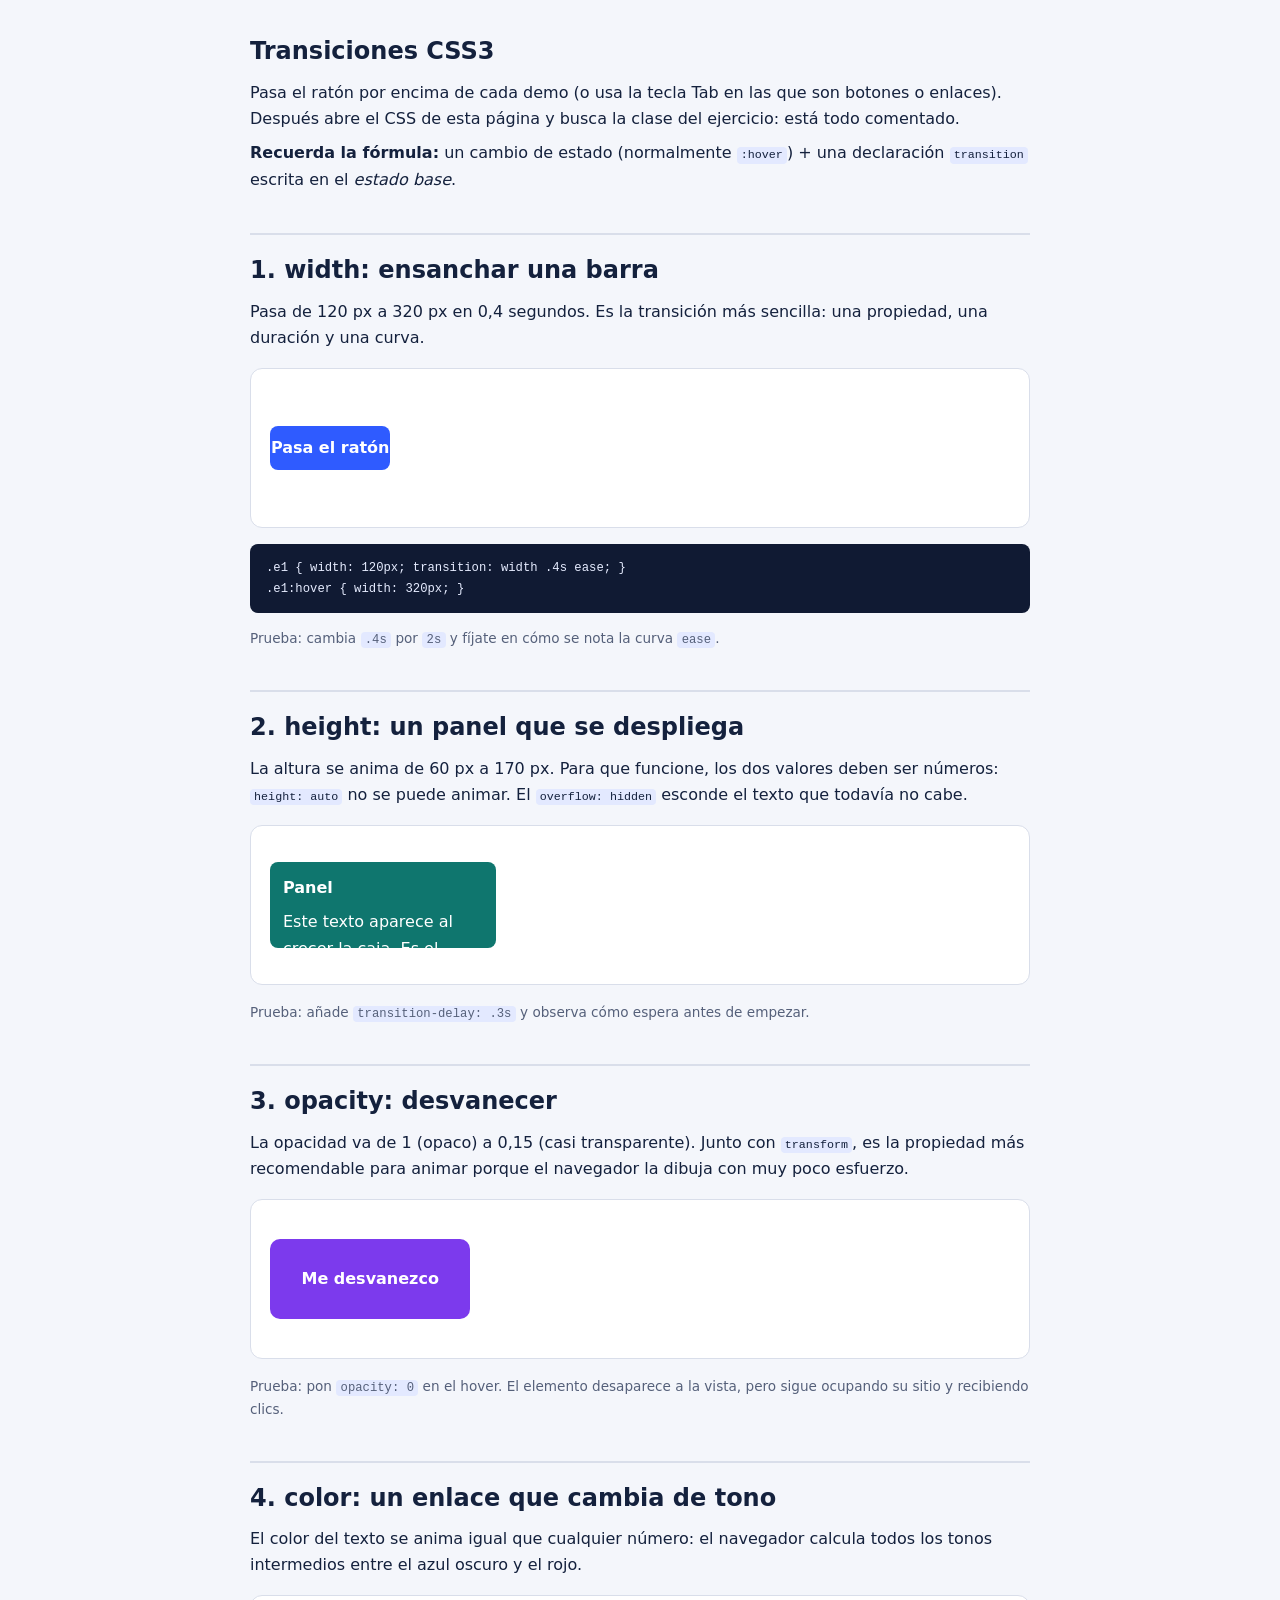
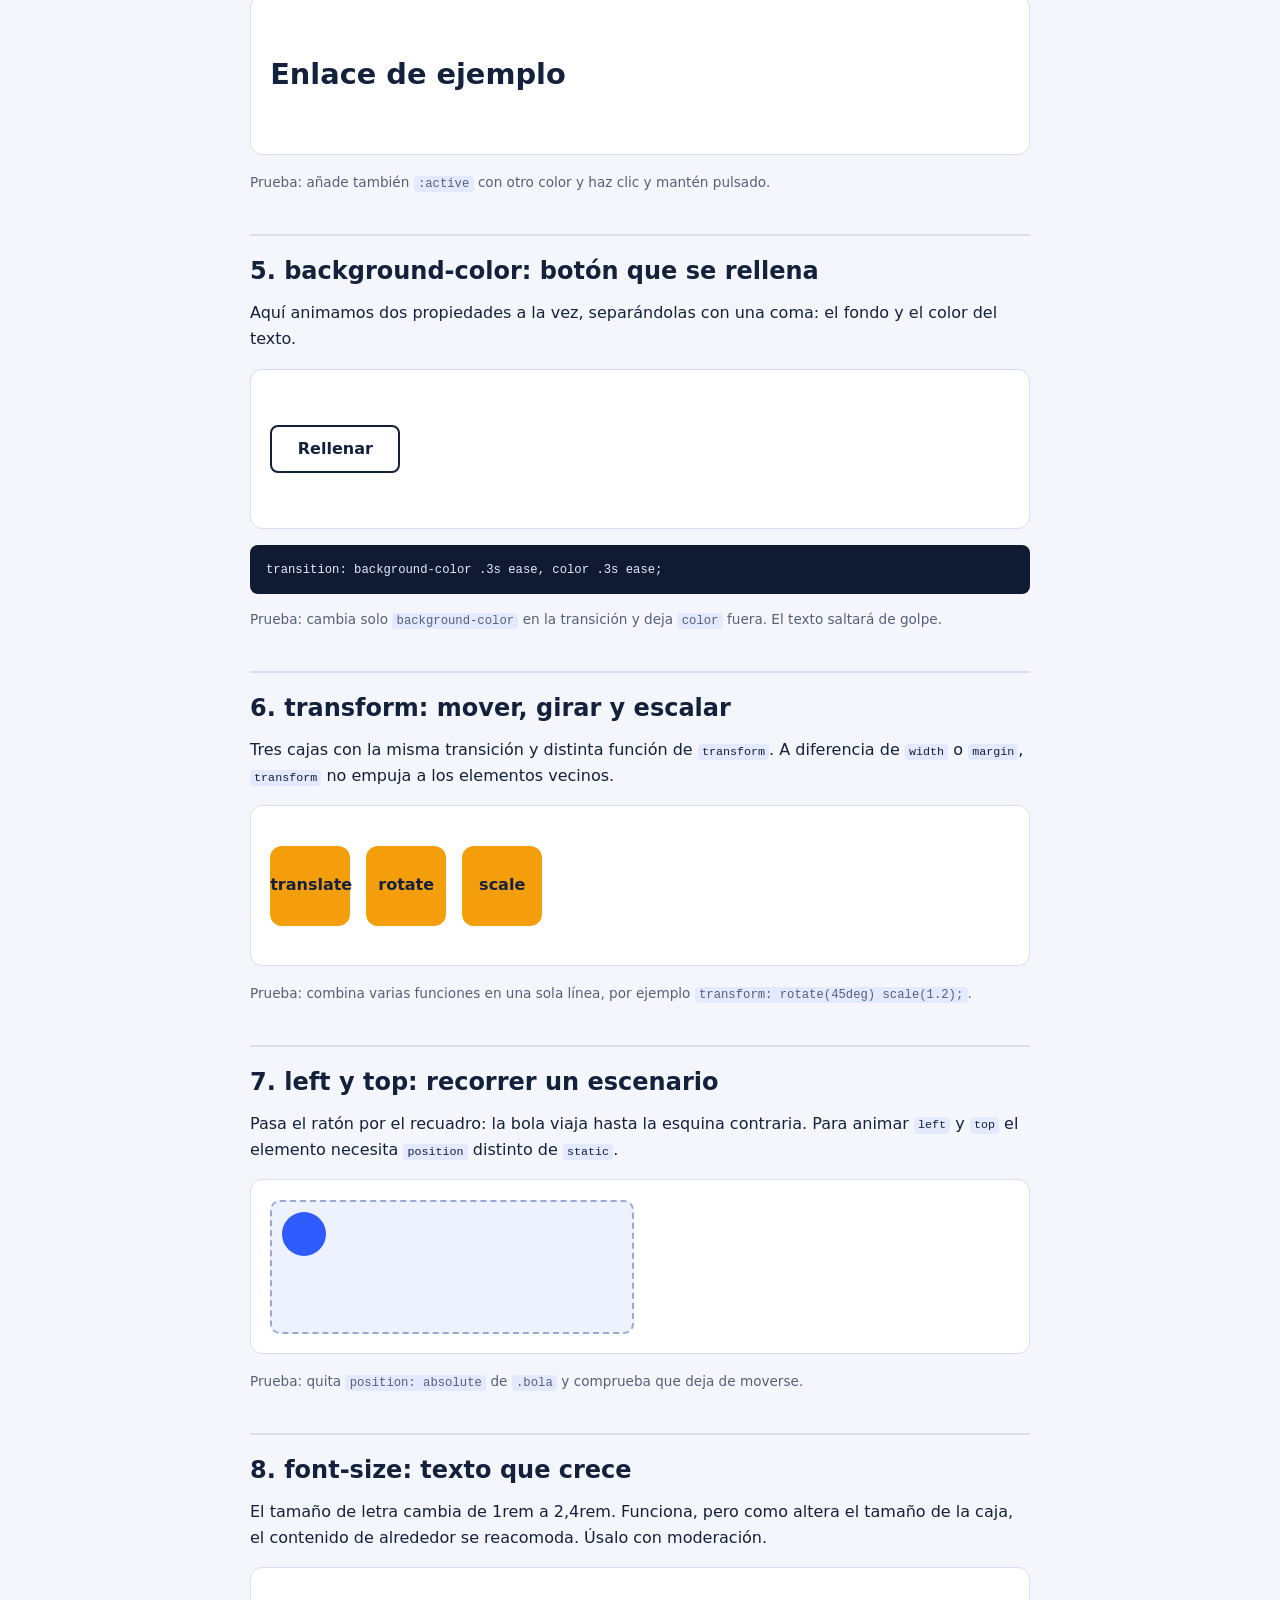
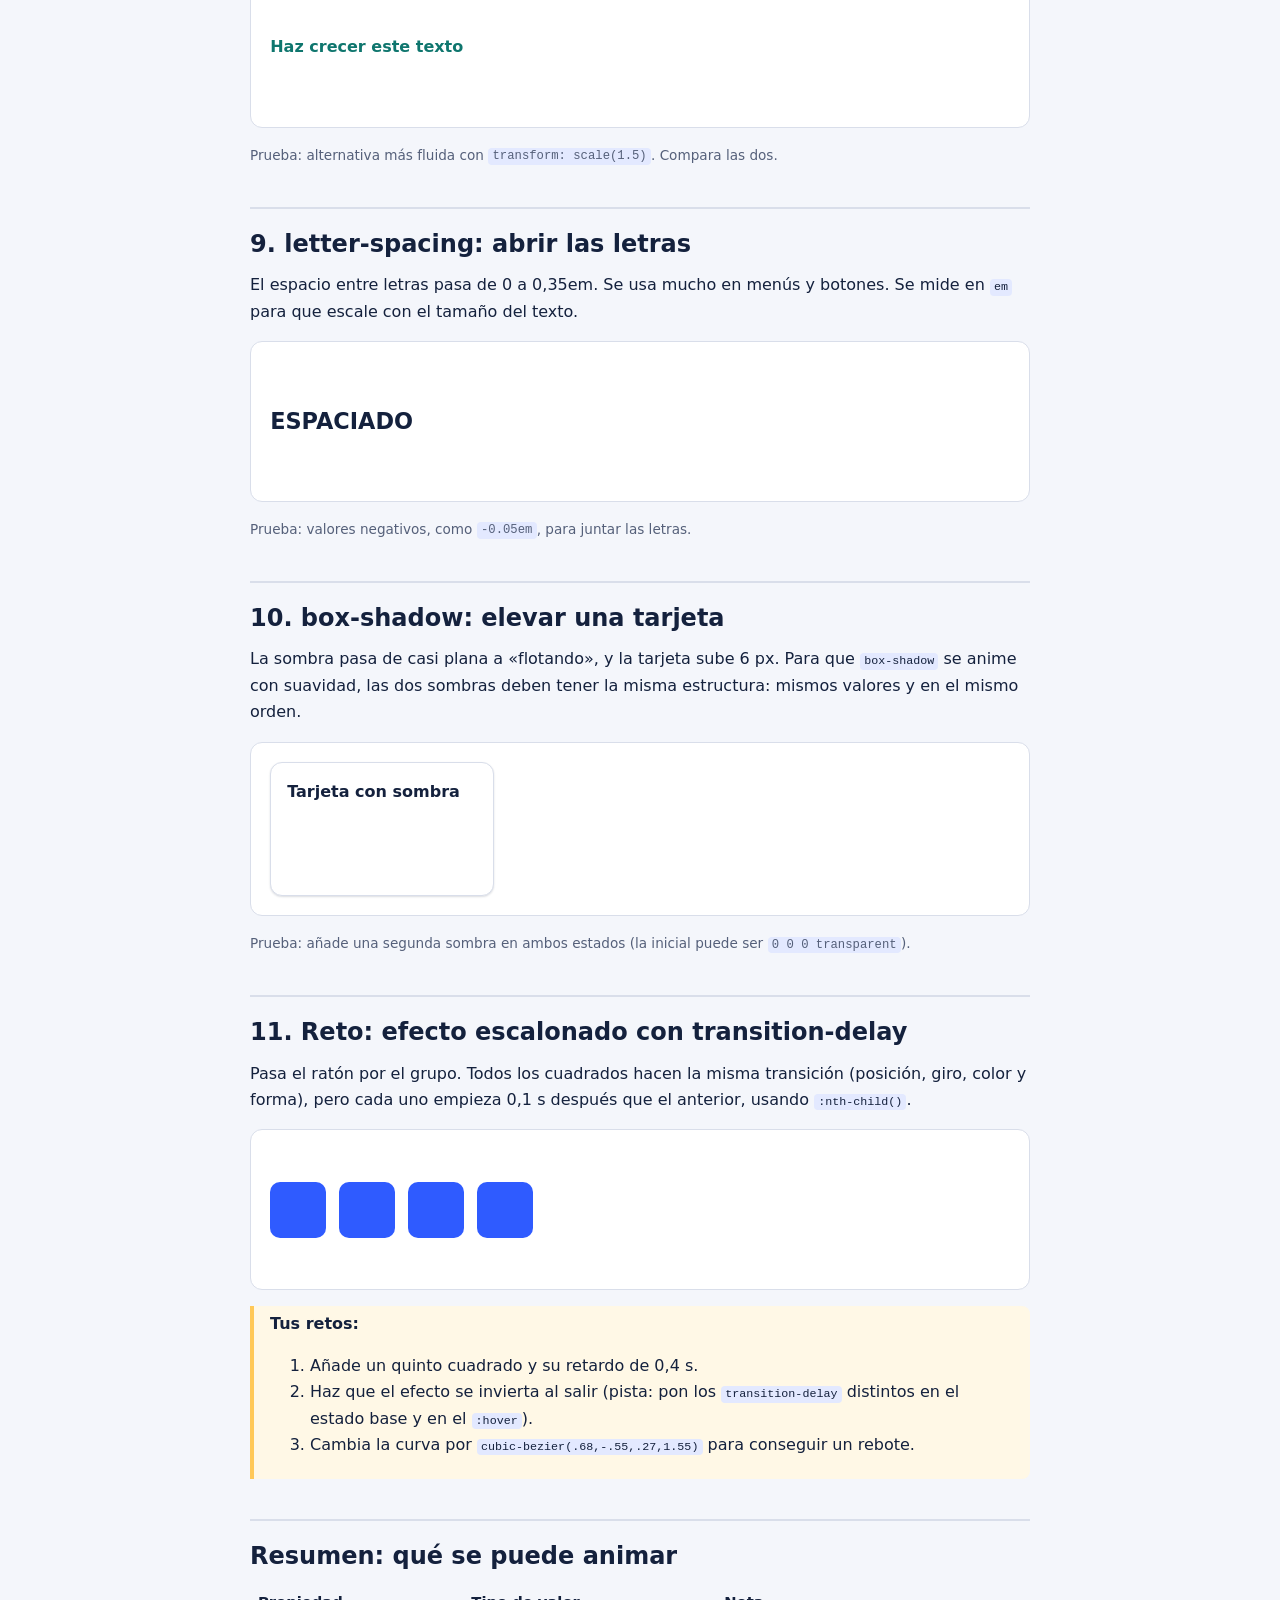
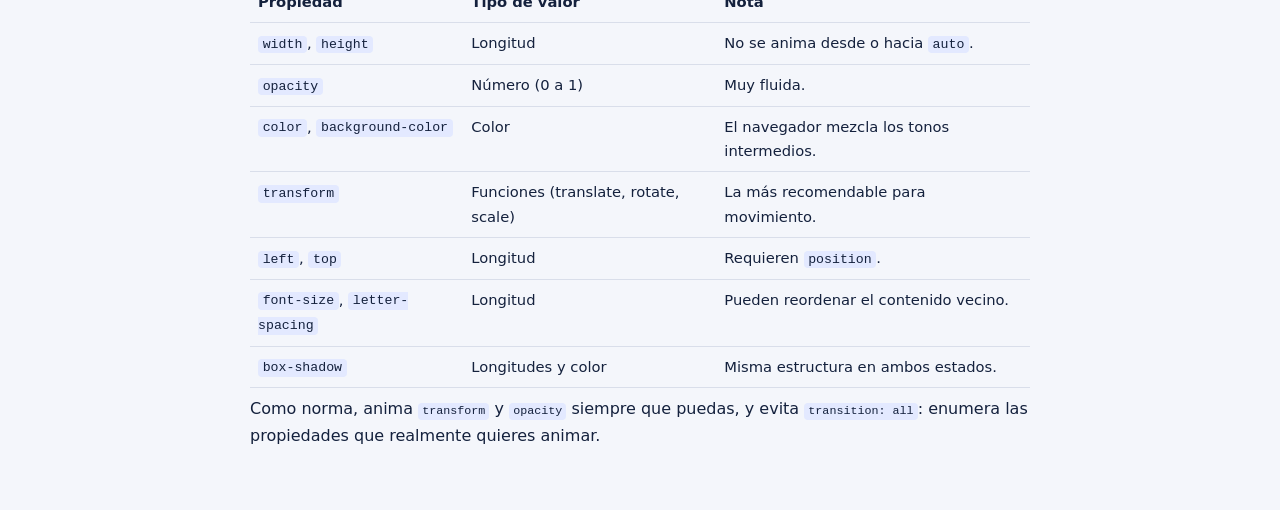
==== temas/transition.html @ 583beeb9 "Agrega temas html transition y transform" ====
<!DOCTYPE html>
<html lang="es">

<head>
  <meta charset="utf-8">
  <meta name="viewport" content="width=device-width, initial-scale=1">

  <link rel="stylesheet" href="../assets/css/transitions.css">
  <title>UF1303 | Transiciones CSS3</title>
</head>

<body>

  <article class="transiciones">

    <header>
      <h1>Transiciones CSS3</h1>
      <p>Pasa el ratón por encima de cada demo (o usa la tecla Tab en las que son botones o enlaces). Después abre el
        CSS de esta página y busca la clase del ejercicio: está todo comentado.</p>
      <p><strong>Recuerda la fórmula:</strong> un cambio de estado (normalmente <code>:hover</code>) + una declaración
        <code>transition</code> escrita en el <em>estado base</em>.
      </p>
    </header>

    <!-- ===== EJERCICIO 1 ===== -->
    <section>
      <h2>1. width: ensanchar una barra</h2>
      <p>Pasa de 120 px a 320 px en 0,4 segundos. Es la transición más sencilla: una propiedad, una duración y una
        curva.</p>
      <div class="demo">
        <div class="e1">Pasa el ratón</div>
      </div>
      <pre><code>.e1 { width: 120px; transition: width .4s ease; }
.e1:hover { width: 320px; }</code></pre>
      <p class="pista">Prueba: cambia <code>.4s</code> por <code>2s</code> y fíjate en cómo se nota la curva
        <code>ease</code>.
      </p>
    </section>

    <!-- ===== EJERCICIO 2 ===== -->
    <section>
      <h2>2. height: un panel que se despliega</h2>
      <p>La altura se anima de 60 px a 170 px. Para que funcione, los dos valores deben ser números:
        <code>height: auto</code> no se puede animar. El <code>overflow: hidden</code> esconde el texto que todavía no
        cabe.
      </p>
      <div class="demo">
        <div class="e2"><strong>Panel</strong>
          <p>Este texto aparece al crecer la caja. Es el truco básico de los desplegables.</p>
        </div>
      </div>
      <p class="pista">Prueba: añade <code>transition-delay: .3s</code> y observa cómo espera antes de empezar.</p>
    </section>

    <!-- ===== EJERCICIO 3 ===== -->
    <section>
      <h2>3. opacity: desvanecer</h2>
      <p>La opacidad va de 1 (opaco) a 0,15 (casi transparente). Junto con <code>transform</code>, es la propiedad más
        recomendable para animar porque el navegador la dibuja con muy poco esfuerzo.</p>
      <div class="demo">
        <div class="e3">Me desvanezco</div>
      </div>
      <p class="pista">Prueba: pon <code>opacity: 0</code> en el hover. El elemento desaparece a la vista, pero sigue
        ocupando su sitio y recibiendo clics.</p>
    </section>

    <!-- ===== EJERCICIO 4 ===== -->
    <section>
      <h2>4. color: un enlace que cambia de tono</h2>
      <p>El color del texto se anima igual que cualquier número: el navegador calcula todos los tonos intermedios entre
        el azul oscuro y el rojo.</p>
      <div class="demo"><a href="#" class="e4">Enlace de ejemplo</a></div>
      <p class="pista">Prueba: añade también <code>:active</code> con otro color y haz clic y mantén pulsado.</p>
    </section>

    <!-- ===== EJERCICIO 5 ===== -->
    <section>
      <h2>5. background-color: botón que se rellena</h2>
      <p>Aquí animamos dos propiedades a la vez, separándolas con una coma: el fondo y el color del texto.</p>
      <div class="demo"><button class="e5" type="button">Rellenar</button></div>
      <pre><code>transition: background-color .3s ease, color .3s ease;</code></pre>
      <p class="pista">Prueba: cambia solo <code>background-color</code> en la transición y deja <code>color</code>
        fuera. El texto saltará de golpe.</p>
    </section>

    <!-- ===== EJERCICIO 6 ===== -->
    <section>
      <h2>6. transform: mover, girar y escalar</h2>
      <p>Tres cajas con la misma transición y distinta función de <code>transform</code>. A diferencia de
        <code>width</code> o <code>margin</code>, <code>transform</code> no empuja a los elementos vecinos.
      </p>
      <div class="demo">
        <div class="e6 mover">translate</div>
        <div class="e6 girar">rotate</div>
        <div class="e6 crecer">scale</div>
      </div>
      <p class="pista">Prueba: combina varias funciones en una sola línea, por ejemplo
        <code>transform: rotate(45deg) scale(1.2);</code>.
      </p>
    </section>

    <!-- ===== EJERCICIO 7 ===== -->
    <section>
      <h2>7. left y top: recorrer un escenario</h2>
      <p>Pasa el ratón por el recuadro: la bola viaja hasta la esquina contraria. Para animar <code>left</code> y
        <code>top</code> el elemento necesita <code>position</code> distinto de <code>static</code>.
      </p>
      <div class="demo">
        <div class="e7">
          <div class="bola"></div>
        </div>
      </div>
      <p class="pista">Prueba: quita <code>position: absolute</code> de <code>.bola</code> y comprueba que deja de
        moverse.</p>
    </section>

    <!-- ===== EJERCICIO 8 ===== -->
    <section>
      <h2>8. font-size: texto que crece</h2>
      <p>El tamaño de letra cambia de 1rem a 2,4rem. Funciona, pero como altera el tamaño de la caja, el contenido de
        alrededor se reacomoda. Úsalo con moderación.</p>
      <div class="demo">
        <div class="e8">Haz crecer este texto</div>
      </div>
      <p class="pista">Prueba: alternativa más fluida con <code>transform: scale(1.5)</code>. Compara las dos.</p>
    </section>

    <!-- ===== EJERCICIO 9 ===== -->
    <section>
      <h2>9. letter-spacing: abrir las letras</h2>
      <p>El espacio entre letras pasa de 0 a 0,35em. Se usa mucho en menús y botones. Se mide en <code>em</code> para
        que escale con el tamaño del texto.</p>
      <div class="demo">
        <div class="e9">ESPACIADO</div>
      </div>
      <p class="pista">Prueba: valores negativos, como <code>-0.05em</code>, para juntar las letras.</p>
    </section>

    <!-- ===== EJERCICIO 10 ===== -->
    <section>
      <h2>10. box-shadow: elevar una tarjeta</h2>
      <p>La sombra pasa de casi plana a «flotando», y la tarjeta sube 6 px. Para que <code>box-shadow</code> se anime
        con suavidad, las dos sombras deben tener la misma estructura: mismos valores y en el mismo orden.</p>
      <div class="demo">
        <div class="e10">Tarjeta con sombra</div>
      </div>
      <p class="pista">Prueba: añade una segunda sombra en ambos estados (la inicial puede ser
        <code>0 0 0 transparent</code>).
      </p>
    </section>

    <!-- ===== EJERCICIO 11 ===== -->
    <section>
      <h2>11. Reto: efecto escalonado con transition-delay</h2>
      <p>Pasa el ratón por el grupo. Todos los cuadrados hacen la misma transición (posición, giro, color y forma), pero
        cada uno empieza 0,1 s después que el anterior, usando <code>:nth-child()</code>.</p>
      <div class="demo">
        <div class="e11"><span></span><span></span><span></span><span></span></div>
      </div>
      <div class="reto">
        <strong>Tus retos:</strong>
        <ol>
          <li>Añade un quinto cuadrado y su retardo de 0,4 s.</li>
          <li>Haz que el efecto se invierta al salir (pista: pon los <code>transition-delay</code> distintos en el
            estado base y en el <code>:hover</code>).</li>
          <li>Cambia la curva por <code>cubic-bezier(.68,-.55,.27,1.55)</code> para conseguir un rebote.</li>
        </ol>
      </div>
    </section>

    <!-- ===== RESUMEN ===== -->
    <section>
      <h2>Resumen: qué se puede animar</h2>
      <div class="tabla">
        <table>
          <thead>
            <tr>
              <th>Propiedad</th>
              <th>Tipo de valor</th>
              <th>Nota</th>
            </tr>
          </thead>
          <tbody>
            <tr>
              <td><code>width</code>, <code>height</code></td>
              <td>Longitud</td>
              <td>No se anima desde o hacia <code>auto</code>.</td>
            </tr>
            <tr>
              <td><code>opacity</code></td>
              <td>Número (0 a 1)</td>
              <td>Muy fluida.</td>
            </tr>
            <tr>
              <td><code>color</code>, <code>background-color</code></td>
              <td>Color</td>
              <td>El navegador mezcla los tonos intermedios.</td>
            </tr>
            <tr>
              <td><code>transform</code></td>
              <td>Funciones (translate, rotate, scale)</td>
              <td>La más recomendable para movimiento.</td>
            </tr>
            <tr>
              <td><code>left</code>, <code>top</code></td>
              <td>Longitud</td>
              <td>Requieren <code>position</code>.</td>
            </tr>
            <tr>
              <td><code>font-size</code>, <code>letter-spacing</code></td>
              <td>Longitud</td>
              <td>Pueden reordenar el contenido vecino.</td>
            </tr>
            <tr>
              <td><code>box-shadow</code></td>
              <td>Longitudes y color</td>
              <td>Misma estructura en ambos estados.</td>
            </tr>
          </tbody>
        </table>
      </div>
      <p>Como norma, anima <code>transform</code> y <code>opacity</code> siempre que puedas, y evita
        <code>transition: all</code>: enumera las propiedades que realmente quieres animar.
      </p>
    </section>

  </article>

</body>

</html>
---- assets/css/transitions.css ----
/* ===================================================================
   EJERCICIOS DE TRANSICIONES CSS3 (sin JavaScript)
   Todo el CSS cuelga de la clase .transiciones para que no
   choque con los estilos del resto de la web del proyecto de UF.
   =================================================================== */

body {
  margin: 0;
  background: #f4f6fb;
  font-family: system-ui, sans-serif;
  color: #14213d;
}

/* ---------- Estilos generales del artículo ---------- */
.transiciones {
  max-width: 780px;
  margin: 0 auto;
  padding: 2rem 1rem 4rem;
  line-height: 1.65;
}
.transiciones h1 {
  margin: 0 0 0.5rem;
}
.transiciones h2 {
  margin: 2.5rem 0 0.3rem;
  padding-top: 1rem;
  border-top: 2px solid #d9deea;
}
.transiciones p {
  margin: 0.5rem 0;
}
.transiciones code {
  background: #e3e9ff;
  padding: 0.1em 0.35em;
  border-radius: 4px;
  font-size: 0.9em;
}
.transiciones pre {
  background: #101a33;
  color: #e6ecff;
  padding: 0.9rem 1rem;
  border-radius: 8px;
  overflow-x: auto;
  font-size: 0.85rem;
  line-height: 1.5;
}
.transiciones pre code {
  background: none;
  padding: 0;
}

/* Caja donde se ve cada demo */
.transiciones .demo {
  background: #fff;
  border: 1px solid #d9deea;
  border-radius: 12px;
  padding: 1.2rem;
  margin: 1rem 0;
  display: flex;
  align-items: center;
  gap: 1rem;
  flex-wrap: wrap;
  min-height: 120px;
}
.transiciones .pista {
  font-size: 0.85rem;
  color: #55607a;
  margin-top: 0.3rem;
}
.transiciones .reto {
  border-left: 4px solid #ffc857;
  background: #fff8e6;
  padding: 0.3rem 1rem;
  border-radius: 0 8px 8px 0;
  margin: 1rem 0;
}

/* Tabla resumen */
.transiciones table {
  border-collapse: collapse;
  width: 100%;
  font-size: 0.92rem;
}
.transiciones th,
.transiciones td {
  text-align: left;
  padding: 0.5rem;
  border-bottom: 1px solid #d9deea;
  vertical-align: top;
}
.transiciones .tabla {
  overflow-x: auto;
}

/* ============================================================
   EJERCICIO 1 · width
   La barra se ensancha al pasar el ratón.
   ============================================================ */
.transiciones .e1 {
  width: 120px; /* estado inicial */
  height: 44px;
  background: #2f5bff;
  border-radius: 8px;
  color: #fff;
  display: grid;
  place-items: center;
  font-weight: 700;
  transition: width 0.4s ease; /* ← la transición va en el estado BASE */
}
.transiciones .e1:hover {
  width: 320px;
} /* estado final */

/* ============================================================
   EJERCICIO 2 · height
   Un panel que "se despliega". Ojo: height necesita un valor
   numérico en AMBOS estados (de 60px a 160px sí; de auto no).
   ============================================================ */
.transiciones .e2 {
  width: 200px;
  height: 60px;
  overflow: hidden; /* oculta el contenido que aún no cabe */
  background: #0f766e;
  color: #fff;
  border-radius: 8px;
  padding: 0.8rem;
  transition: height 0.5s ease-in-out;
}
.transiciones .e2:hover {
  height: 170px;
}

/* ============================================================
   EJERCICIO 3 · opacity
   Desvanecer un elemento. Es de las propiedades más fluidas.
   ============================================================ */
.transiciones .e3 {
  width: 200px;
  height: 80px;
  border-radius: 10px;
  background: #7c3aed;
  color: #fff;
  display: grid;
  place-items: center;
  font-weight: 700;
  opacity: 1;
  transition: opacity 0.6s ease;
}
.transiciones .e3:hover {
  opacity: 0.15;
}

/* ============================================================
   EJERCICIO 4 · color (color del texto)
   ============================================================ */
.transiciones .e4 {
  font-size: 1.8rem;
  font-weight: 800;
  color: #14213d;
  text-decoration: none;
  transition: color 0.4s ease;
}
.transiciones .e4:hover,
.transiciones .e4:focus-visible {
  color: #e11d48;
}

/* ============================================================
   EJERCICIO 5 · background-color
   Un botón que cambia de color de fondo. Fíjate en que el texto
   también cambia, así que animamos las dos propiedades a la vez.
   ============================================================ */
.transiciones .e5 {
  border: 2px solid #14213d;
  border-radius: 8px;
  padding: 0.8rem 1.6rem;
  font:
    700 1rem system-ui,
    sans-serif;
  cursor: pointer;
  background-color: transparent;
  color: #14213d;
  transition:
    background-color 0.3s ease,
    color 0.3s ease; /* dos propiedades, separadas por comas */
}
.transiciones .e5:hover,
.transiciones .e5:focus-visible {
  background-color: #14213d;
  color: #fff;
}

/* ============================================================
   EJERCICIO 6 · transform
   La propiedad estrella: mover, girar y escalar sin romper el
   diseño (no empuja a los demás elementos) y va muy fluida.
   Tres cajas, tres funciones: translate, rotate y scale.
   ============================================================ */
.transiciones .e6 {
  width: 80px;
  height: 80px;
  border-radius: 12px;
  background: #f59e0b;
  color: #14213d;
  display: grid;
  place-items: center;
  font-weight: 700;
  transition: transform 0.4s ease-out;
}
.transiciones .e6.mover:hover {
  transform: translateY(-20px);
} /* sube 20px */
.transiciones .e6.girar:hover {
  transform: rotate(135deg);
} /* gira 135 grados */
.transiciones .e6.crecer:hover {
  transform: scale(1.3);
} /* 130 % de su tamaño */

/* ============================================================
   EJERCICIO 7 · left / top
   Para animar left y top el elemento DEBE tener position
   (absolute, relative, fixed...). Si no, no pasa nada.
   El que recibe el ratón es el escenario (.e7); el que se
   mueve es su hijo (.e7 .bola).
   ============================================================ */
.transiciones .e7 {
  position: relative; /* el escenario es la referencia del hijo absoluto */
  width: 100%;
  max-width: 360px;
  height: 130px;
  background: #eef2ff;
  border: 2px dashed #9aa8d4;
  border-radius: 10px;
}
.transiciones .e7 .bola {
  position: absolute; /* ← imprescindible */
  left: 10px;
  top: 10px;
  width: 44px;
  height: 44px;
  border-radius: 50%;
  background: #2f5bff;
  transition:
    left 0.8s ease,
    top 0.8s ease;
}
.transiciones .e7:hover .bola {
  left: calc(100% - 54px);
  top: calc(100% - 54px);
} /* va a la esquina contraria */

/* ============================================================
   EJERCICIO 8 · font-size
   El texto crece suavemente. Cuidado: cambia el tamaño de la
   caja y puede mover lo que haya alrededor.
   ============================================================ */
.transiciones .e8 {
  font-size: 1rem;
  font-weight: 700;
  color: #0f766e;
  transition: font-size 0.35s ease;
}
.transiciones .e8:hover {
  font-size: 2.4rem;
}

/* ============================================================
   EJERCICIO 9 · letter-spacing
   El espacio entre letras se abre. Muy usado en menús y botones.
   ============================================================ */
.transiciones .e9 {
  font-size: 1.4rem;
  font-weight: 800;
  color: #14213d;
  letter-spacing: 0;
  transition: letter-spacing 0.5s ease;
}
.transiciones .e9:hover {
  letter-spacing: 0.35em;
}

/* ============================================================
   EJERCICIO 10 · box-shadow
   Una sombra puede animarse si ambas tienen la misma estructura
   (mismo número de valores). Aquí pasamos de "sin elevación"
   a "flotando".
   ============================================================ */
.transiciones .e10 {
  width: 190px;
  height: 100px;
  border-radius: 12px;
  padding: 1rem;
  background: #fff;
  border: 1px solid #d9deea;
  font-weight: 700;
  box-shadow: 0 1px 2px rgba(20, 33, 61, 0.15); /* estado inicial: casi plana */
  transition:
    box-shadow 0.3s ease-out,
    transform 0.3s ease-out;
}
.transiciones .e10:hover {
  box-shadow: 0 18px 30px rgba(20, 33, 61, 0.28); /* misma estructura, otros valores */
  transform: translateY(-6px);
}

/* ============================================================
   EJERCICIO 11 · RETO FINAL · todo junto + transition-delay
   Cuatro cuadrados que se transforman uno detrás de otro.
   Cada uno tiene un retardo (delay) distinto: efecto escalonado.
   ============================================================ */
.transiciones .e11 {
  display: flex;
  gap: 0.8rem;
}
.transiciones .e11 span {
  width: 56px;
  height: 56px;
  border-radius: 10px;
  background: #2f5bff;
  /* propiedad | duración | curva  (el retardo se pone abajo, uno por uno) */
  transition:
    transform 0.4s ease-out,
    background-color 0.4s ease-out,
    border-radius 0.4s ease-out;
}
.transiciones .e11:hover span {
  transform: translateY(-18px) rotate(45deg);
  background-color: #e11d48;
  border-radius: 50%;
}
.transiciones .e11 span:nth-child(1) {
  transition-delay: 0s;
}
.transiciones .e11 span:nth-child(2) {
  transition-delay: 0.1s;
}
.transiciones .e11 span:nth-child(3) {
  transition-delay: 0.2s;
}
.transiciones .e11 span:nth-child(4) {
  transition-delay: 0.3s;
}

/* ============================================================
   ACCESIBILIDAD
   Si la persona ha pedido "reducir movimiento" en su sistema,
   dejamos los cambios prácticamente instantáneos.
   ============================================================ */
@media (prefers-reduced-motion: reduce) {
  .transiciones * {
    transition-duration: 0.01ms !important;
    transition-delay: 0s !important;
  }
}
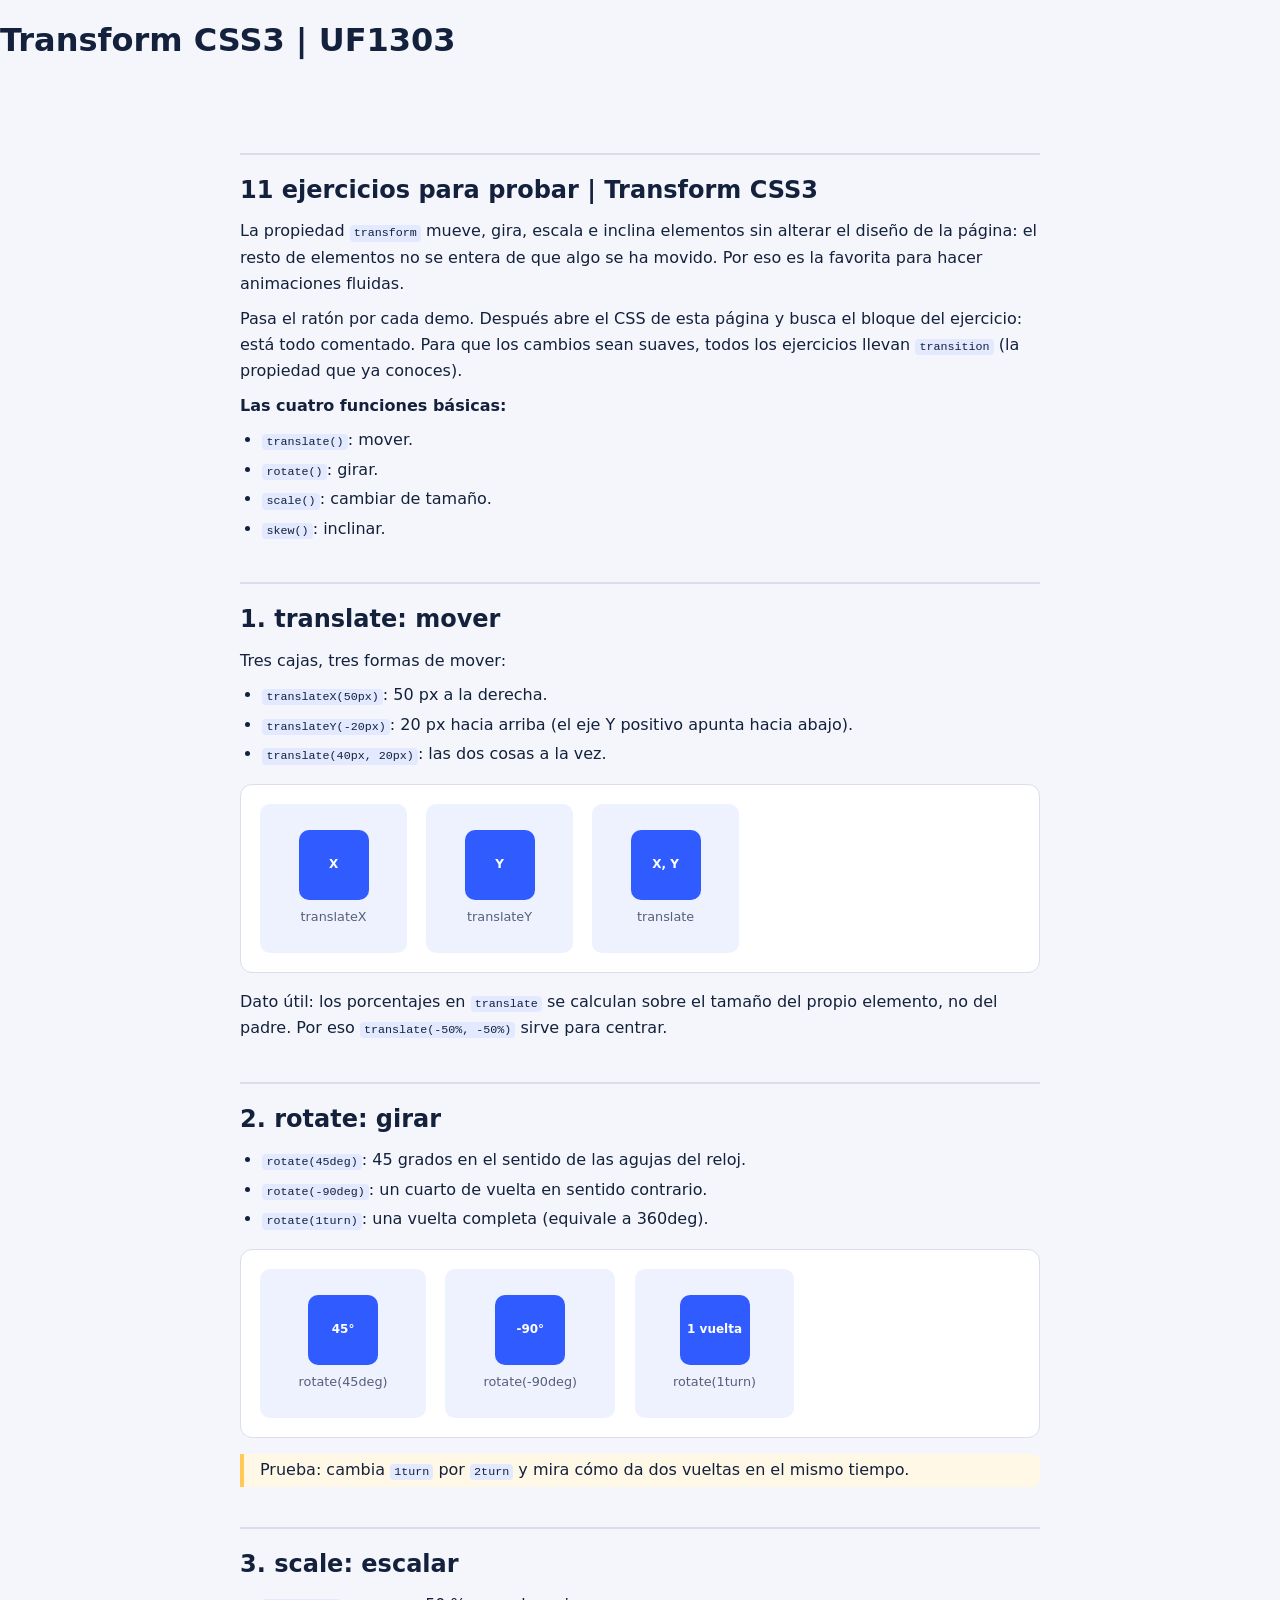
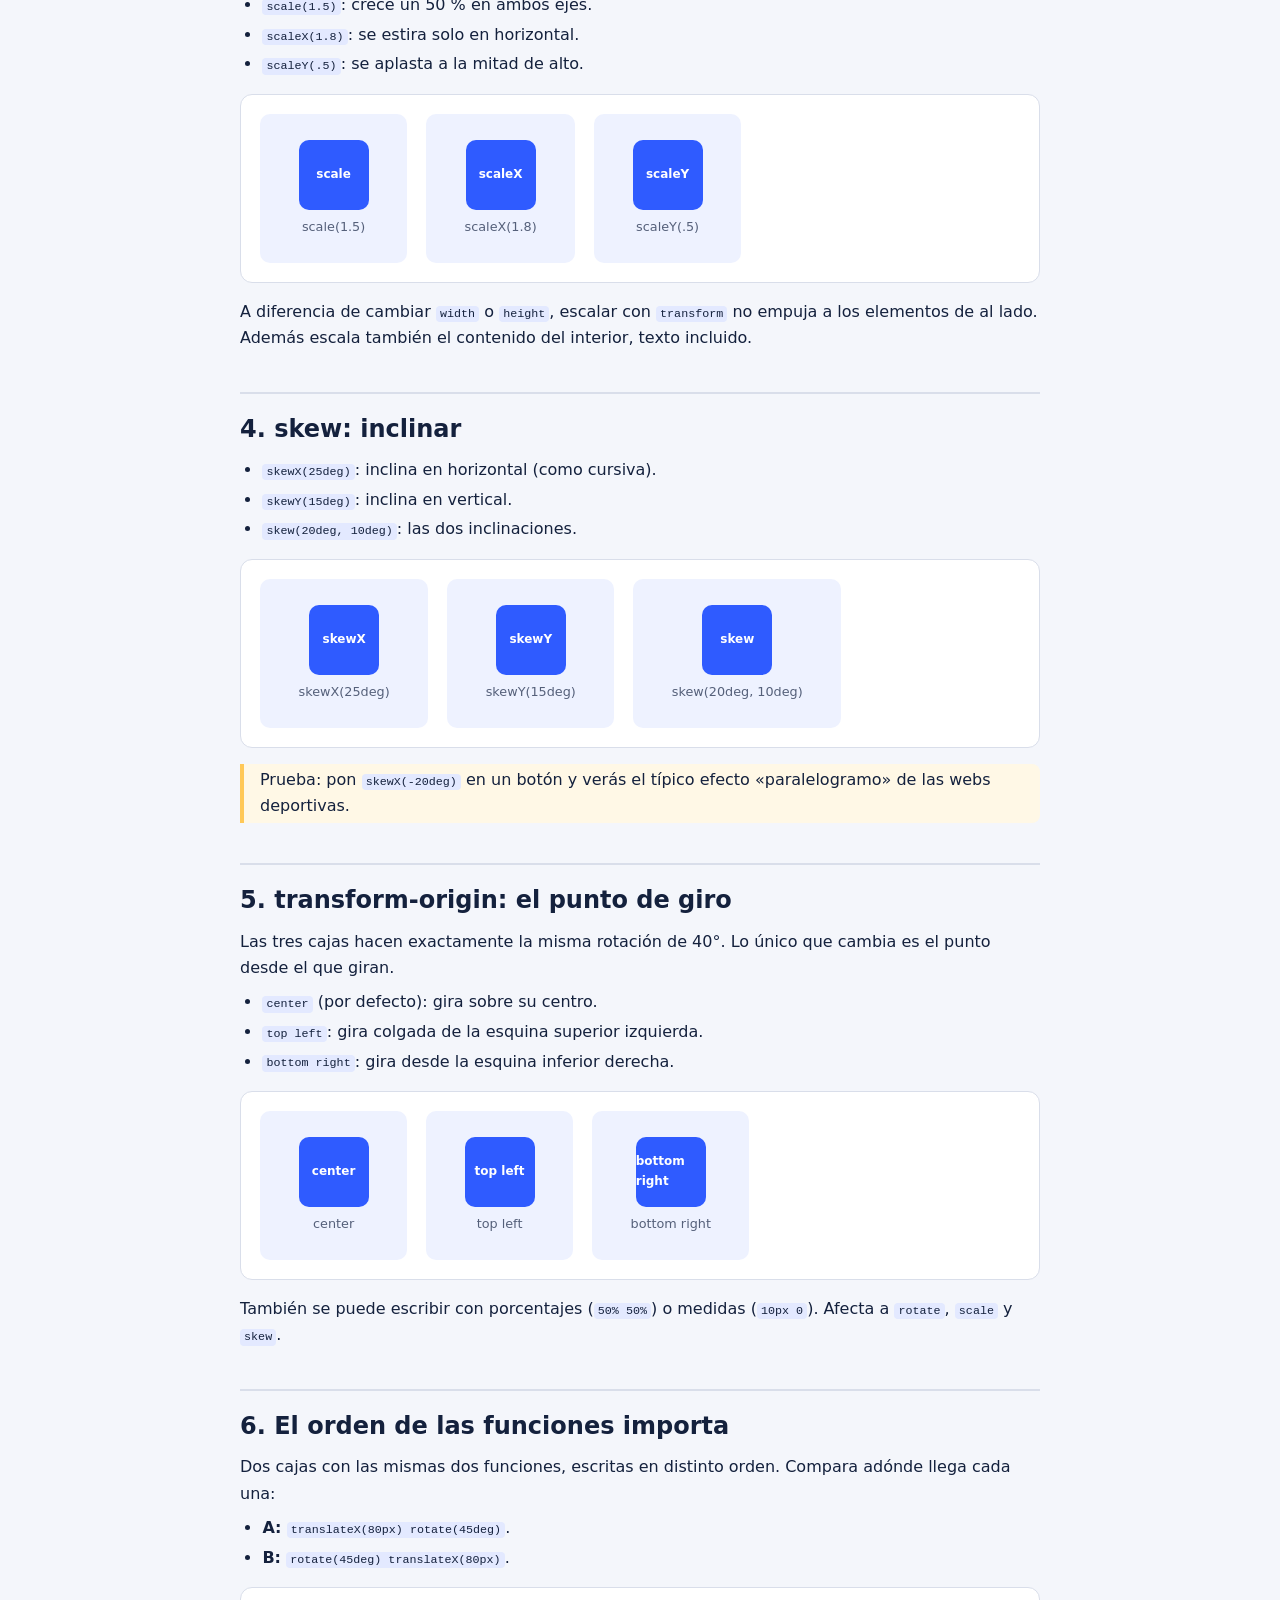
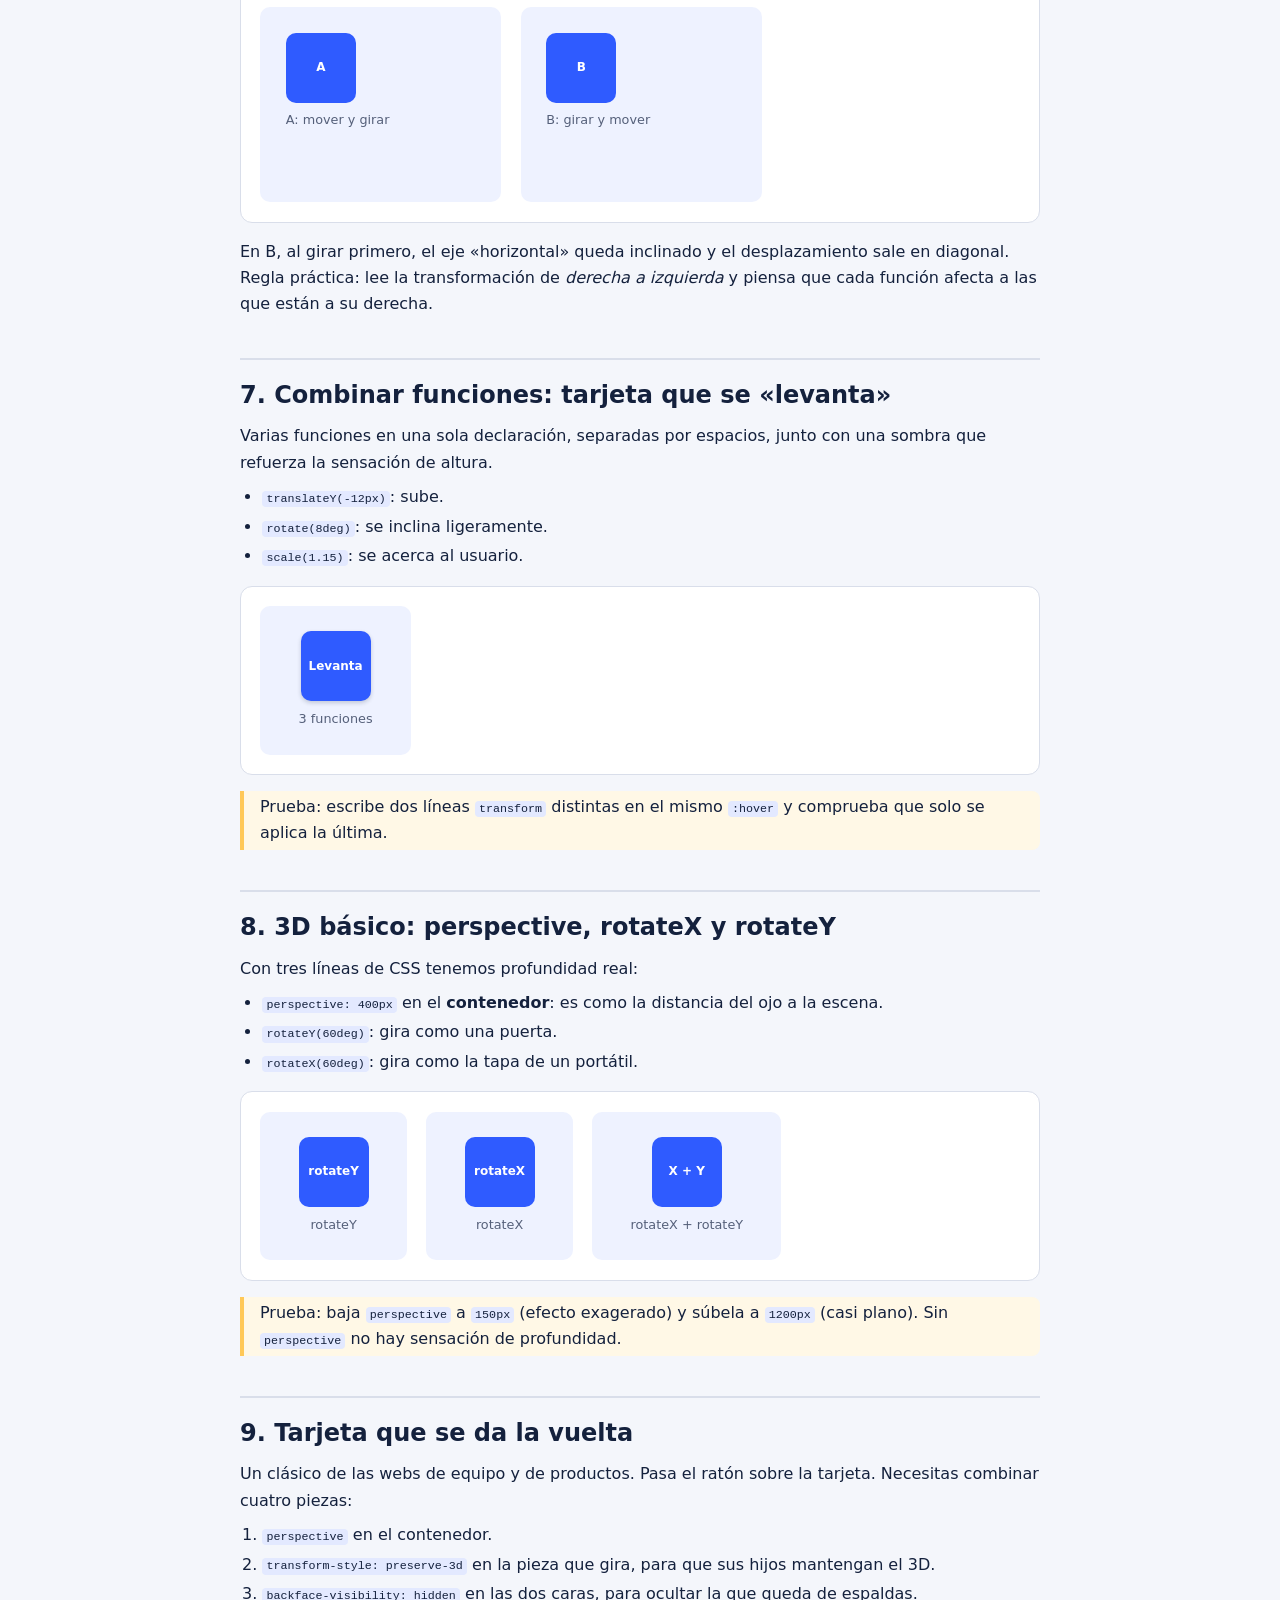
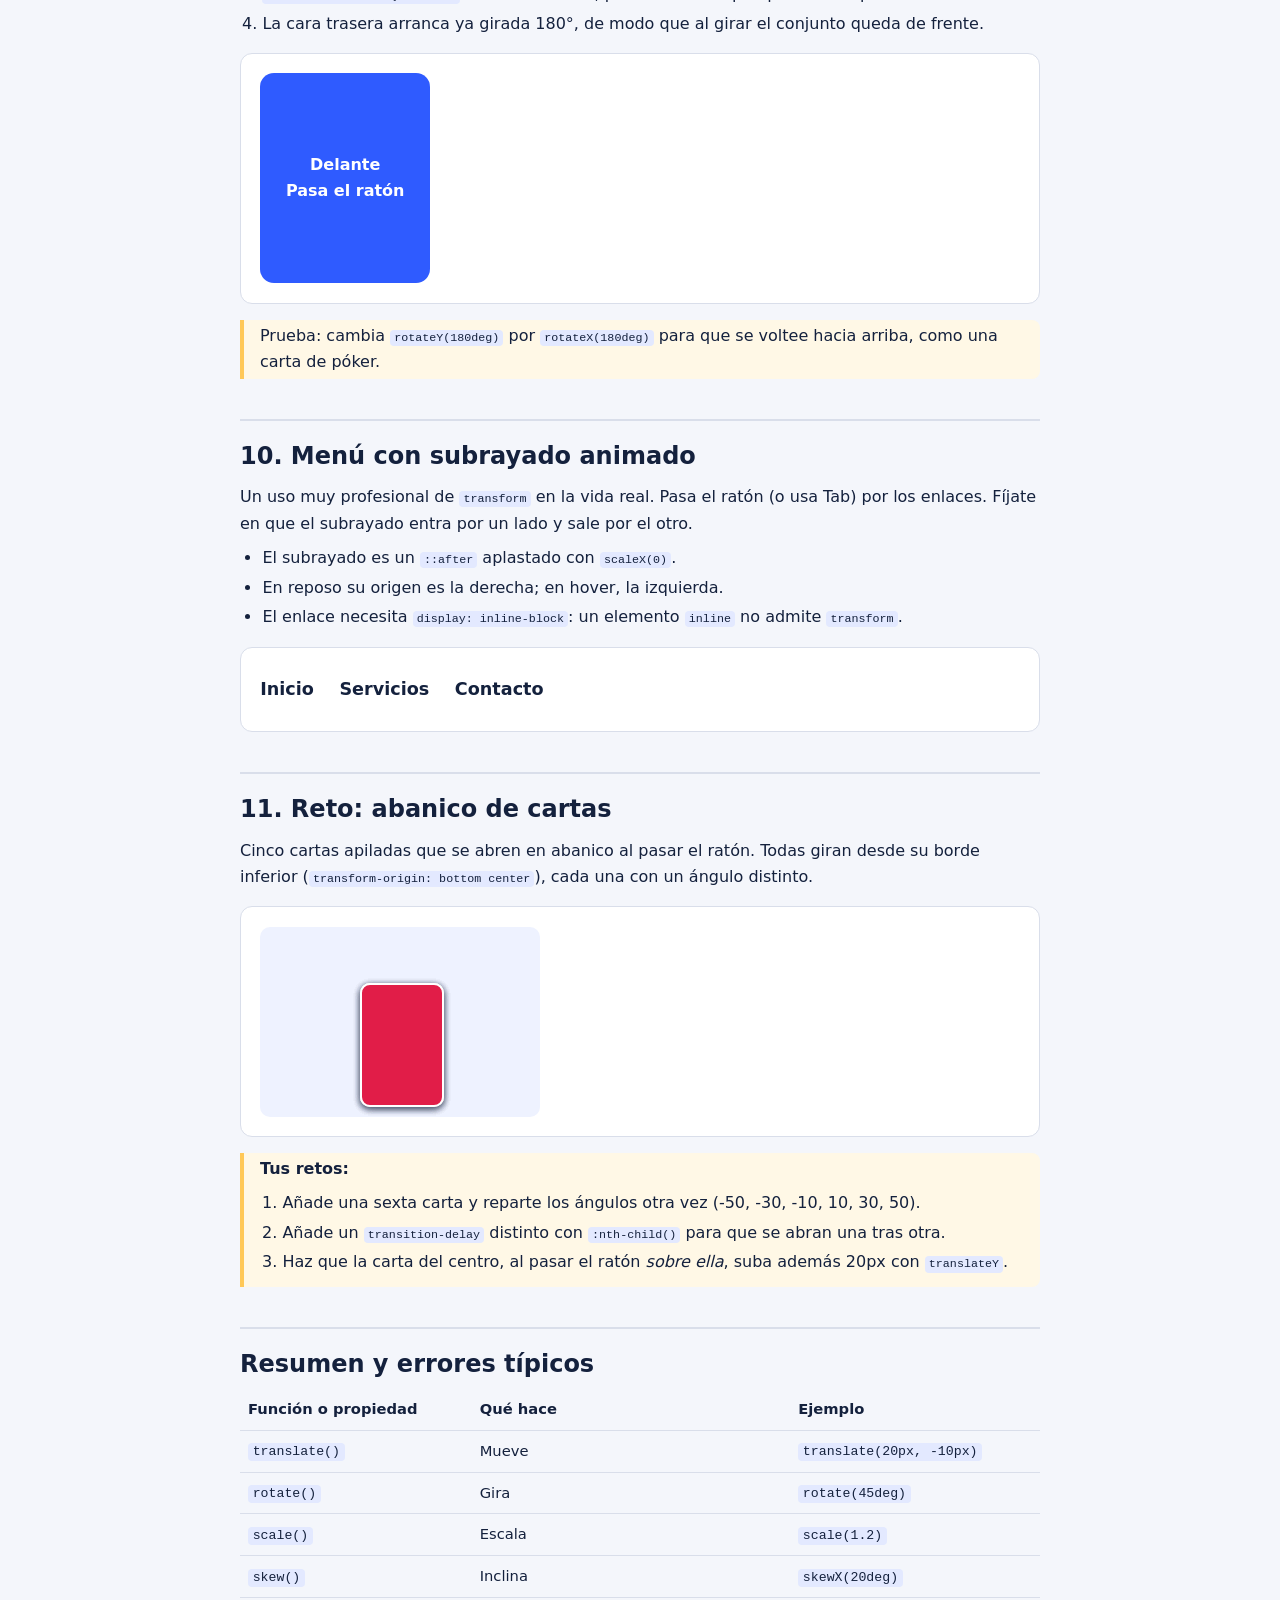
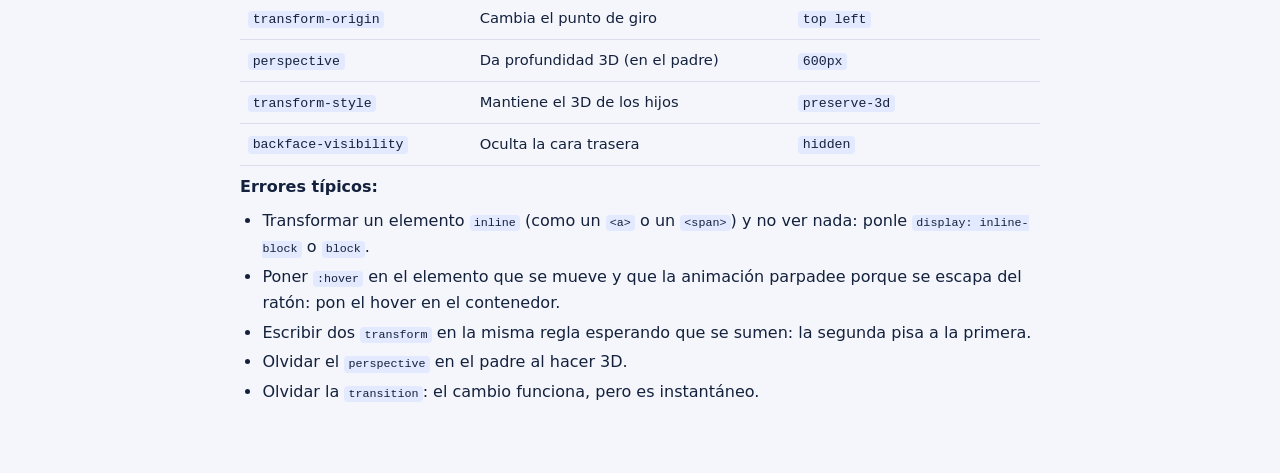
==== commit be359c5b: "Mas ejemplos de transform y transition" ====
--- a/temas/transition.html
+++ b/temas/transition.html
@@ -1,231 +1,978 @@
-<!DOCTYPE html>
+<!doctype html>
 <html lang="es">
-
-<head>
-  <meta charset="utf-8">
-  <meta name="viewport" content="width=device-width, initial-scale=1">
-
-  <link rel="stylesheet" href="../assets/css/transitions.css">
-  <title>UF1303 | Transiciones CSS3</title>
-</head>
-
-<body>
-
-  <article class="transiciones">
-
-    <header>
-      <h1>Transiciones CSS3</h1>
-      <p>Pasa el ratón por encima de cada demo (o usa la tecla Tab en las que son botones o enlaces). Después abre el
-        CSS de esta página y busca la clase del ejercicio: está todo comentado.</p>
-      <p><strong>Recuerda la fórmula:</strong> un cambio de estado (normalmente <code>:hover</code>) + una declaración
-        <code>transition</code> escrita en el <em>estado base</em>.
-      </p>
-    </header>
-
-    <!-- ===== EJERCICIO 1 ===== -->
-    <section>
-      <h2>1. width: ensanchar una barra</h2>
-      <p>Pasa de 120 px a 320 px en 0,4 segundos. Es la transición más sencilla: una propiedad, una duración y una
-        curva.</p>
-      <div class="demo">
-        <div class="e1">Pasa el ratón</div>
-      </div>
-      <pre><code>.e1 { width: 120px; transition: width .4s ease; }
-.e1:hover { width: 320px; }</code></pre>
-      <p class="pista">Prueba: cambia <code>.4s</code> por <code>2s</code> y fíjate en cómo se nota la curva
-        <code>ease</code>.
-      </p>
-    </section>
-
-    <!-- ===== EJERCICIO 2 ===== -->
-    <section>
-      <h2>2. height: un panel que se despliega</h2>
-      <p>La altura se anima de 60 px a 170 px. Para que funcione, los dos valores deben ser números:
-        <code>height: auto</code> no se puede animar. El <code>overflow: hidden</code> esconde el texto que todavía no
-        cabe.
-      </p>
-      <div class="demo">
-        <div class="e2"><strong>Panel</strong>
-          <p>Este texto aparece al crecer la caja. Es el truco básico de los desplegables.</p>
-        </div>
-      </div>
-      <p class="pista">Prueba: añade <code>transition-delay: .3s</code> y observa cómo espera antes de empezar.</p>
-    </section>
-
-    <!-- ===== EJERCICIO 3 ===== -->
-    <section>
-      <h2>3. opacity: desvanecer</h2>
-      <p>La opacidad va de 1 (opaco) a 0,15 (casi transparente). Junto con <code>transform</code>, es la propiedad más
-        recomendable para animar porque el navegador la dibuja con muy poco esfuerzo.</p>
-      <div class="demo">
-        <div class="e3">Me desvanezco</div>
-      </div>
-      <p class="pista">Prueba: pon <code>opacity: 0</code> en el hover. El elemento desaparece a la vista, pero sigue
-        ocupando su sitio y recibiendo clics.</p>
-    </section>
-
-    <!-- ===== EJERCICIO 4 ===== -->
-    <section>
-      <h2>4. color: un enlace que cambia de tono</h2>
-      <p>El color del texto se anima igual que cualquier número: el navegador calcula todos los tonos intermedios entre
-        el azul oscuro y el rojo.</p>
-      <div class="demo"><a href="#" class="e4">Enlace de ejemplo</a></div>
-      <p class="pista">Prueba: añade también <code>:active</code> con otro color y haz clic y mantén pulsado.</p>
-    </section>
-
-    <!-- ===== EJERCICIO 5 ===== -->
-    <section>
-      <h2>5. background-color: botón que se rellena</h2>
-      <p>Aquí animamos dos propiedades a la vez, separándolas con una coma: el fondo y el color del texto.</p>
-      <div class="demo"><button class="e5" type="button">Rellenar</button></div>
-      <pre><code>transition: background-color .3s ease, color .3s ease;</code></pre>
-      <p class="pista">Prueba: cambia solo <code>background-color</code> en la transición y deja <code>color</code>
-        fuera. El texto saltará de golpe.</p>
-    </section>
-
-    <!-- ===== EJERCICIO 6 ===== -->
-    <section>
-      <h2>6. transform: mover, girar y escalar</h2>
-      <p>Tres cajas con la misma transición y distinta función de <code>transform</code>. A diferencia de
-        <code>width</code> o <code>margin</code>, <code>transform</code> no empuja a los elementos vecinos.
-      </p>
-      <div class="demo">
-        <div class="e6 mover">translate</div>
-        <div class="e6 girar">rotate</div>
-        <div class="e6 crecer">scale</div>
-      </div>
-      <p class="pista">Prueba: combina varias funciones en una sola línea, por ejemplo
-        <code>transform: rotate(45deg) scale(1.2);</code>.
-      </p>
-    </section>
-
-    <!-- ===== EJERCICIO 7 ===== -->
-    <section>
-      <h2>7. left y top: recorrer un escenario</h2>
-      <p>Pasa el ratón por el recuadro: la bola viaja hasta la esquina contraria. Para animar <code>left</code> y
-        <code>top</code> el elemento necesita <code>position</code> distinto de <code>static</code>.
-      </p>
-      <div class="demo">
-        <div class="e7">
-          <div class="bola"></div>
-        </div>
-      </div>
-      <p class="pista">Prueba: quita <code>position: absolute</code> de <code>.bola</code> y comprueba que deja de
-        moverse.</p>
-    </section>
-
-    <!-- ===== EJERCICIO 8 ===== -->
-    <section>
-      <h2>8. font-size: texto que crece</h2>
-      <p>El tamaño de letra cambia de 1rem a 2,4rem. Funciona, pero como altera el tamaño de la caja, el contenido de
-        alrededor se reacomoda. Úsalo con moderación.</p>
-      <div class="demo">
-        <div class="e8">Haz crecer este texto</div>
-      </div>
-      <p class="pista">Prueba: alternativa más fluida con <code>transform: scale(1.5)</code>. Compara las dos.</p>
-    </section>
-
-    <!-- ===== EJERCICIO 9 ===== -->
-    <section>
-      <h2>9. letter-spacing: abrir las letras</h2>
-      <p>El espacio entre letras pasa de 0 a 0,35em. Se usa mucho en menús y botones. Se mide en <code>em</code> para
-        que escale con el tamaño del texto.</p>
-      <div class="demo">
-        <div class="e9">ESPACIADO</div>
-      </div>
-      <p class="pista">Prueba: valores negativos, como <code>-0.05em</code>, para juntar las letras.</p>
-    </section>
-
-    <!-- ===== EJERCICIO 10 ===== -->
-    <section>
-      <h2>10. box-shadow: elevar una tarjeta</h2>
-      <p>La sombra pasa de casi plana a «flotando», y la tarjeta sube 6 px. Para que <code>box-shadow</code> se anime
-        con suavidad, las dos sombras deben tener la misma estructura: mismos valores y en el mismo orden.</p>
-      <div class="demo">
-        <div class="e10">Tarjeta con sombra</div>
-      </div>
-      <p class="pista">Prueba: añade una segunda sombra en ambos estados (la inicial puede ser
-        <code>0 0 0 transparent</code>).
-      </p>
-    </section>
-
-    <!-- ===== EJERCICIO 11 ===== -->
-    <section>
-      <h2>11. Reto: efecto escalonado con transition-delay</h2>
-      <p>Pasa el ratón por el grupo. Todos los cuadrados hacen la misma transición (posición, giro, color y forma), pero
-        cada uno empieza 0,1 s después que el anterior, usando <code>:nth-child()</code>.</p>
-      <div class="demo">
-        <div class="e11"><span></span><span></span><span></span><span></span></div>
-      </div>
-      <div class="reto">
-        <strong>Tus retos:</strong>
-        <ol>
-          <li>Añade un quinto cuadrado y su retardo de 0,4 s.</li>
-          <li>Haz que el efecto se invierta al salir (pista: pon los <code>transition-delay</code> distintos en el
-            estado base y en el <code>:hover</code>).</li>
-          <li>Cambia la curva por <code>cubic-bezier(.68,-.55,.27,1.55)</code> para conseguir un rebote.</li>
-        </ol>
-      </div>
-    </section>
-
-    <!-- ===== RESUMEN ===== -->
-    <section>
-      <h2>Resumen: qué se puede animar</h2>
-      <div class="tabla">
-        <table>
-          <thead>
-            <tr>
-              <th>Propiedad</th>
-              <th>Tipo de valor</th>
-              <th>Nota</th>
-            </tr>
-          </thead>
-          <tbody>
-            <tr>
-              <td><code>width</code>, <code>height</code></td>
-              <td>Longitud</td>
-              <td>No se anima desde o hacia <code>auto</code>.</td>
-            </tr>
-            <tr>
-              <td><code>opacity</code></td>
-              <td>Número (0 a 1)</td>
-              <td>Muy fluida.</td>
-            </tr>
-            <tr>
-              <td><code>color</code>, <code>background-color</code></td>
-              <td>Color</td>
-              <td>El navegador mezcla los tonos intermedios.</td>
-            </tr>
-            <tr>
-              <td><code>transform</code></td>
-              <td>Funciones (translate, rotate, scale)</td>
-              <td>La más recomendable para movimiento.</td>
-            </tr>
-            <tr>
-              <td><code>left</code>, <code>top</code></td>
-              <td>Longitud</td>
-              <td>Requieren <code>position</code>.</td>
-            </tr>
-            <tr>
-              <td><code>font-size</code>, <code>letter-spacing</code></td>
-              <td>Longitud</td>
-              <td>Pueden reordenar el contenido vecino.</td>
-            </tr>
-            <tr>
-              <td><code>box-shadow</code></td>
-              <td>Longitudes y color</td>
-              <td>Misma estructura en ambos estados.</td>
-            </tr>
-          </tbody>
-        </table>
-      </div>
-      <p>Como norma, anima <code>transform</code> y <code>opacity</code> siempre que puedas, y evita
-        <code>transition: all</code>: enumera las propiedades que realmente quieres animar.
-      </p>
-    </section>
-
-  </article>
-
-</body>
-
-</html>+    <head>
+        <meta charset="utf-8" />
+        <meta name="viewport" content="width=device-width, initial-scale=1" />
+
+        <style>
+            /* ============================================================
+   EJERCICIOS DE TRANSFORM CSS3 (sin JavaScript)
+   Todo el CSS cuelga de la clase .tf para no chocar con los
+   estilos del resto de tu web de prácticas.
+
+   Truco que usamos en casi todos los ejercicios:
+   el :hover se pone en la CELDA (el contenedor) y es la CAJA
+   de dentro la que se transforma. Así, aunque la caja se mueva
+   o gire, el ratón sigue sobre la celda y no hay parpadeos.
+============================================================ */
+
+            body {
+                margin: 0;
+                background: #f4f6fb;
+                font-family: system-ui, sans-serif;
+                color: #14213d;
+            }
+
+            /* ---------- Estilos generales del artículo ---------- */
+            .tf {
+                max-width: 800px;
+                margin: 0 auto;
+                padding: 2rem 1rem 4rem;
+                line-height: 1.65;
+            }
+            .tf h1 {
+                margin: 0 0 0.5rem;
+            }
+            .tf h2 {
+                margin: 2.5rem 0 0.3rem;
+                padding-top: 1rem;
+                border-top: 2px solid #d9deea;
+            }
+            .tf p {
+                margin: 0.5rem 0;
+            }
+            .tf ul,
+            .tf ol {
+                margin: 0.5rem 0;
+                padding-left: 1.4rem;
+            }
+            .tf li {
+                margin: 0.2rem 0;
+            }
+            .tf code {
+                background: #e3e9ff;
+                padding: 0.1em 0.35em;
+                border-radius: 4px;
+                font-size: 0.9em;
+            }
+            .tf pre {
+                background: #101a33;
+                color: #e6ecff;
+                padding: 0.9rem 1rem;
+                border-radius: 8px;
+                overflow-x: auto;
+                font-size: 0.85rem;
+                line-height: 1.5;
+            }
+            .tf pre code {
+                background: none;
+                padding: 0;
+            }
+
+            /* Zona donde se ve cada demo */
+            .tf .demo {
+                background: #fff;
+                border: 1px solid #d9deea;
+                border-radius: 12px;
+                padding: 1.2rem;
+                margin: 1rem 0;
+                display: flex;
+                align-items: center;
+                gap: 1.2rem;
+                flex-wrap: wrap;
+            }
+            .tf .prueba {
+                border-left: 4px solid #ffc857;
+                background: #fff8e6;
+                padding: 0.2rem 1rem;
+                border-radius: 0 8px 8px 0;
+                margin: 1rem 0;
+            }
+            .tf .tabla {
+                overflow-x: auto;
+            }
+            .tf table {
+                border-collapse: collapse;
+                width: 100%;
+                font-size: 0.92rem;
+                min-width: 480px;
+            }
+            .tf th,
+            .tf td {
+                text-align: left;
+                padding: 0.5rem;
+                border-bottom: 1px solid #d9deea;
+                vertical-align: top;
+            }
+
+            /* ---------- Piezas reutilizables ---------- */
+
+            /* La celda: recibe el ratón y deja sitio para que la caja se mueva */
+            .tf .celda {
+                display: inline-flex;
+                flex-direction: column;
+                align-items: center;
+                gap: 0.4rem;
+                padding: 1.6rem 2.4rem;
+                background: #eef2ff;
+                border-radius: 10px;
+                font-size: 0.8rem;
+                color: #55607a;
+            }
+            .tf .celda.grande {
+                padding: 1.6rem 7rem 4.5rem 1.6rem;
+                align-items: flex-start;
+            }
+
+            /* La caja: es la que se transforma */
+            .tf .caja {
+                width: 70px;
+                height: 70px;
+                border-radius: 10px;
+                background: #2f5bff;
+                color: #fff;
+                display: grid;
+                place-items: center;
+                font-size: 0.75rem;
+                font-weight: 700;
+                transition: transform 0.5s ease; /* sin esto el cambio sería instantáneo */
+            }
+
+            /* ============================================================
+   EJERCICIO 1 · translate (mover)
+   translateX mueve en horizontal, translateY en vertical y
+   translate(x, y) hace las dos cosas. Los valores positivos
+   van hacia la derecha y hacia ABAJO.
+============================================================ */
+            .tf .celda:hover .t1a {
+                transform: translateX(50px);
+            }
+            .tf .celda:hover .t1b {
+                transform: translateY(-20px);
+            }
+            .tf .celda:hover .t1c {
+                transform: translate(40px, 20px);
+            }
+
+            /* ============================================================
+   EJERCICIO 2 · rotate (girar)
+   Se mide en grados (deg) o vueltas (turn). Positivo = sentido
+   de las agujas del reloj. 1turn = 360deg.
+============================================================ */
+            .tf .celda:hover .t2a {
+                transform: rotate(45deg);
+            }
+            .tf .celda:hover .t2b {
+                transform: rotate(-90deg);
+            }
+            .tf .celda:hover .t2c {
+                transform: rotate(1turn);
+            }
+
+            /* ============================================================
+   EJERCICIO 3 · scale (escalar)
+   1 = tamaño original. 1.5 = 150 %. 0.5 = la mitad.
+   scaleX y scaleY escalan un solo eje.
+   ============================================================ */
+            .tf .celda:hover .t3a {
+                transform: scale(1.5);
+            }
+            .tf .celda:hover .t3b {
+                transform: scaleX(1.8);
+            }
+            .tf .celda:hover .t3c {
+                transform: scaleY(0.5);
+            }
+
+            /* ============================================================
+   EJERCICIO 4 · skew (inclinar)
+   Deforma el elemento como si lo "empujaras" de un lado.
+   skewX inclina en horizontal; skewY, en vertical.
+   ============================================================ */
+            .tf .celda:hover .t4a {
+                transform: skewX(25deg);
+            }
+            .tf .celda:hover .t4b {
+                transform: skewY(15deg);
+            }
+            .tf .celda:hover .t4c {
+                transform: skew(20deg, 10deg);
+            }
+
+            /* ============================================================
+   EJERCICIO 5 · transform-origin (el punto de giro)
+   Por defecto, todo se transforma desde el CENTRO (50% 50%).
+   Cambiando el origen, la misma rotación se ve completamente
+   distinta. Se declara en el estado base.
+   ============================================================ */
+            .tf .t5a,
+            .tf .t5b,
+            .tf .t5c {
+                transition: transform 0.6s ease;
+            }
+            .tf .t5a {
+                transform-origin: center;
+            } /* valor por defecto */
+            .tf .t5b {
+                transform-origin: top left;
+            } /* gira desde la esquina superior izquierda */
+            .tf .t5c {
+                transform-origin: bottom right;
+            } /* gira desde la esquina inferior derecha */
+            .tf .celda:hover .t5a,
+            .tf .celda:hover .t5b,
+            .tf .celda:hover .t5c {
+                transform: rotate(40deg);
+            } /* misma rotación para las tres */
+
+            /* ============================================================
+   EJERCICIO 6 · el ORDEN importa
+   Las funciones se aplican de derecha a izquierda sobre un
+   sistema de ejes que va girando con el elemento.
+   - A: primero gira, luego se mueve por el eje ya girado.
+   - B: primero se mueve, luego gira sobre sí mismo.
+   Mismas funciones, resultado distinto.
+   ============================================================ */
+            .tf .celda:hover .t6a {
+                transform: translateX(80px) rotate(45deg);
+            } /* A: se mueve en horizontal y gira */
+            .tf .celda:hover .t6b {
+                transform: rotate(45deg) translateX(80px);
+            } /* B: se mueve en diagonal */
+
+            /* ============================================================
+   EJERCICIO 7 · combinar varias funciones
+   Se escriben en una sola declaración, separadas por espacios
+   (no por comas). OJO: si pones dos "transform" en la misma
+   regla, la segunda anula a la primera.
+   ============================================================ */
+            .tf .t7 {
+                box-shadow: 0 2px 4px rgba(20, 33, 61, 0.2);
+                transition:
+                    transform 0.4s ease-out,
+                    box-shadow 0.4s ease-out;
+            }
+            .tf .celda:hover .t7 {
+                transform: translateY(-12px) rotate(8deg) scale(1.15);
+                box-shadow: 0 20px 30px rgba(20, 33, 61, 0.3); /* sombra que acompaña al "levantamiento" */
+            }
+
+            /* ============================================================
+   EJERCICIO 8 · 3D básico: perspective + rotateX / rotateY
+   - perspective va en el CONTENEDOR (el padre): da profundidad.
+     Cuanto menor el valor, más exagerado el efecto.
+   - rotateY gira sobre el eje vertical (como una puerta).
+   - rotateX gira sobre el eje horizontal (como una tapa).
+   ============================================================ */
+            .tf .celda.p3d {
+                perspective: 400px;
+            } /* ← el padre da la perspectiva */
+            .tf .celda:hover .t8a {
+                transform: rotateY(60deg);
+            }
+            .tf .celda:hover .t8b {
+                transform: rotateX(60deg);
+            }
+            .tf .celda:hover .t8c {
+                transform: rotateX(30deg) rotateY(-30deg);
+            }
+
+            /* ============================================================
+   EJERCICIO 9 · tarjeta que se da la vuelta (flip card)
+   Ingredientes:
+   1. perspective en el contenedor.
+   2. transform-style: preserve-3d en la pieza que gira, para
+      que sus hijos conserven el 3D.
+   3. backface-visibility: hidden en cada cara: oculta la cara
+      cuando está "de espaldas".
+   4. La cara trasera empieza ya girada 180deg.
+   ============================================================ */
+            .tf .flip {
+                width: 170px;
+                height: 210px;
+                perspective: 800px;
+            }
+            .tf .flip-interior {
+                position: relative;
+                width: 100%;
+                height: 100%;
+                transition: transform 0.8s ease;
+                transform-style: preserve-3d;
+            }
+            .tf .flip:hover .flip-interior {
+                transform: rotateY(180deg);
+            } /* da la vuelta entera */
+            .tf .cara {
+                position: absolute;
+                inset: 0; /* ocupa todo el espacio del padre */
+                border-radius: 14px;
+                padding: 1rem;
+                display: grid;
+                place-items: center;
+                text-align: center;
+                font-weight: 700;
+                -webkit-backface-visibility: hidden; /* prefijo para Safari */
+                backface-visibility: hidden;
+            }
+            .tf .delante {
+                background: #2f5bff;
+                color: #fff;
+            }
+            .tf .detras {
+                background: #ffc857;
+                color: #14213d;
+                transform: rotateY(180deg);
+            }
+
+            /* ============================================================
+   EJERCICIO 10 · subrayado animado (scaleX + transform-origin)
+   El subrayado es un pseudoelemento ::after que mide el 100 %
+   del ancho pero está aplastado a 0 con scaleX(0).
+   - En reposo, su origen es la derecha: al salir se encoge hacia allí.
+   - En hover, su origen es la izquierda: al entrar crece desde allí.
+   ============================================================ */
+            .tf .menu {
+                display: flex;
+                gap: 1.6rem;
+                list-style: none;
+                padding: 0;
+                margin: 0;
+            }
+            .tf .menu a {
+                position: relative;
+                display: inline-block; /* ← necesario para poder transformar */
+                padding: 0.3rem 0;
+                color: #14213d;
+                text-decoration: none;
+                font-weight: 700;
+                font-size: 1.1rem;
+            }
+            .tf .menu a::after {
+                content: "";
+                position: absolute;
+                left: 0;
+                right: 0;
+                bottom: 0;
+                height: 3px;
+                background: #e11d48;
+                transform: scaleX(0);
+                transform-origin: right center;
+                transition: transform 0.35s ease;
+            }
+            .tf .menu a:hover::after,
+            .tf .menu a:focus-visible::after {
+                transform: scaleX(1);
+                transform-origin: left center;
+            }
+
+            /* ============================================================
+   EJERCICIO 11 · RETO: abanico de cartas
+   Cinco cartas apiladas en el mismo punto. Todas giran desde su
+   borde inferior central (transform-origin) con un ángulo
+   distinto cada una.
+   ============================================================ */
+            .tf .abanico {
+                position: relative;
+                width: 280px;
+                height: 190px;
+                background: #eef2ff;
+                border-radius: 10px;
+            }
+            .tf .carta {
+                position: absolute;
+                left: 50%;
+                bottom: 10px;
+                width: 80px;
+                height: 120px;
+                margin-left: -40px;
+                border-radius: 10px;
+                border: 2px solid #fff;
+                box-shadow: 0 2px 6px rgba(20, 33, 61, 0.25);
+                transform-origin: bottom center; /* ← el eje del abanico */
+                transition: transform 0.5s ease-out;
+            }
+            .tf .carta:nth-child(1) {
+                background: #2f5bff;
+            }
+            .tf .carta:nth-child(2) {
+                background: #0f766e;
+            }
+            .tf .carta:nth-child(3) {
+                background: #7c3aed;
+            }
+            .tf .carta:nth-child(4) {
+                background: #f59e0b;
+            }
+            .tf .carta:nth-child(5) {
+                background: #e11d48;
+            }
+            .tf .abanico:hover .carta:nth-child(1) {
+                transform: rotate(-40deg);
+            }
+            .tf .abanico:hover .carta:nth-child(2) {
+                transform: rotate(-20deg);
+            }
+            .tf .abanico:hover .carta:nth-child(3) {
+                transform: rotate(0deg);
+            }
+            .tf .abanico:hover .carta:nth-child(4) {
+                transform: rotate(20deg);
+            }
+            .tf .abanico:hover .carta:nth-child(5) {
+                transform: rotate(40deg);
+            }
+
+            /* ============================================================
+   ACCESIBILIDAD
+   Si la persona ha pedido "reducir movimiento" en su sistema,
+   los cambios pasan a ser casi instantáneos.
+   ============================================================ */
+            @media (prefers-reduced-motion: reduce) {
+                .tf * {
+                    transition-duration: 0.01ms !important;
+                }
+            }
+        </style>
+        <title>Ejercicios de transform CSS3 | UF1303</title>
+    </head>
+
+    <body>
+        <header>
+            <h1>Transform CSS3 | UF1303</h1>
+        </header>
+
+        <nav></nav>
+        <main>
+            <section class="tf">
+                <header>
+                    <h2>11 ejercicios para probar | Transform CSS3</h2>
+                    <p>
+                        La propiedad <code>transform</code> mueve, gira, escala
+                        e inclina elementos sin alterar el diseño de la página:
+                        el resto de elementos no se entera de que algo se ha
+                        movido. Por eso es la favorita para hacer animaciones
+                        fluidas.
+                    </p>
+                    <p>
+                        Pasa el ratón por cada demo. Después abre el CSS de esta
+                        página y busca el bloque del ejercicio: está todo
+                        comentado. Para que los cambios sean suaves, todos los
+                        ejercicios llevan <code>transition</code> (la propiedad
+                        que ya conoces).
+                    </p>
+                    <p><strong>Las cuatro funciones básicas:</strong></p>
+                    <ul>
+                        <li><code>translate()</code>: mover.</li>
+                        <li><code>rotate()</code>: girar.</li>
+                        <li><code>scale()</code>: cambiar de tamaño.</li>
+                        <li><code>skew()</code>: inclinar.</li>
+                    </ul>
+                </header>
+
+                <!-- ===== EJERCICIO 1 ===== -->
+                <article>
+                    <h2>1. translate: mover</h2>
+                    <p>Tres cajas, tres formas de mover:</p>
+                    <ul>
+                        <li>
+                            <code>translateX(50px)</code>: 50 px a la derecha.
+                        </li>
+                        <li>
+                            <code>translateY(-20px)</code>: 20 px hacia arriba
+                            (el eje Y positivo apunta hacia abajo).
+                        </li>
+                        <li>
+                            <code>translate(40px, 20px)</code>: las dos cosas a
+                            la vez.
+                        </li>
+                    </ul>
+                    <div class="demo">
+                        <div class="celda">
+                            <div class="caja t1a">X</div>
+                            translateX
+                        </div>
+                        <div class="celda">
+                            <div class="caja t1b">Y</div>
+                            translateY
+                        </div>
+                        <div class="celda">
+                            <div class="caja t1c">X, Y</div>
+                            translate
+                        </div>
+                    </div>
+                    <p>
+                        Dato útil: los porcentajes en <code>translate</code> se
+                        calculan sobre el tamaño del propio elemento, no del
+                        padre. Por eso <code>translate(-50%, -50%)</code> sirve
+                        para centrar.
+                    </p>
+                </article>
+
+                <!-- ===== EJERCICIO 2 ===== -->
+                <article>
+                    <h2>2. rotate: girar</h2>
+                    <ul>
+                        <li>
+                            <code>rotate(45deg)</code>: 45 grados en el sentido
+                            de las agujas del reloj.
+                        </li>
+                        <li>
+                            <code>rotate(-90deg)</code>: un cuarto de vuelta en
+                            sentido contrario.
+                        </li>
+                        <li>
+                            <code>rotate(1turn)</code>: una vuelta completa
+                            (equivale a 360deg).
+                        </li>
+                    </ul>
+                    <div class="demo">
+                        <div class="celda">
+                            <div class="caja t2a">45°</div>
+                            rotate(45deg)
+                        </div>
+                        <div class="celda">
+                            <div class="caja t2b">-90°</div>
+                            rotate(-90deg)
+                        </div>
+                        <div class="celda">
+                            <div class="caja t2c">1 vuelta</div>
+                            rotate(1turn)
+                        </div>
+                    </div>
+                    <div class="prueba">
+                        Prueba: cambia <code>1turn</code> por
+                        <code>2turn</code> y mira cómo da dos vueltas en el
+                        mismo tiempo.
+                    </div>
+                </article>
+
+                <!-- ===== EJERCICIO 3 ===== -->
+                <article>
+                    <h2>3. scale: escalar</h2>
+                    <ul>
+                        <li>
+                            <code>scale(1.5)</code>: crece un 50 % en ambos
+                            ejes.
+                        </li>
+                        <li>
+                            <code>scaleX(1.8)</code>: se estira solo en
+                            horizontal.
+                        </li>
+                        <li>
+                            <code>scaleY(.5)</code>: se aplasta a la mitad de
+                            alto.
+                        </li>
+                    </ul>
+                    <div class="demo">
+                        <div class="celda">
+                            <div class="caja t3a">scale</div>
+                            scale(1.5)
+                        </div>
+                        <div class="celda">
+                            <div class="caja t3b">scaleX</div>
+                            scaleX(1.8)
+                        </div>
+                        <div class="celda">
+                            <div class="caja t3c">scaleY</div>
+                            scaleY(.5)
+                        </div>
+                    </div>
+                    <p>
+                        A diferencia de cambiar <code>width</code> o
+                        <code>height</code>, escalar con
+                        <code>transform</code> no empuja a los elementos de al
+                        lado. Además escala también el contenido del interior,
+                        texto incluido.
+                    </p>
+                </article>
+
+                <!-- ===== EJERCICIO 4 ===== -->
+                <article>
+                    <h2>4. skew: inclinar</h2>
+                    <ul>
+                        <li>
+                            <code>skewX(25deg)</code>: inclina en horizontal
+                            (como cursiva).
+                        </li>
+                        <li><code>skewY(15deg)</code>: inclina en vertical.</li>
+                        <li>
+                            <code>skew(20deg, 10deg)</code>: las dos
+                            inclinaciones.
+                        </li>
+                    </ul>
+                    <div class="demo">
+                        <div class="celda">
+                            <div class="caja t4a">skewX</div>
+                            skewX(25deg)
+                        </div>
+                        <div class="celda">
+                            <div class="caja t4b">skewY</div>
+                            skewY(15deg)
+                        </div>
+                        <div class="celda">
+                            <div class="caja t4c">skew</div>
+                            skew(20deg, 10deg)
+                        </div>
+                    </div>
+                    <div class="prueba">
+                        Prueba: pon <code>skewX(-20deg)</code> en un botón y
+                        verás el típico efecto «paralelogramo» de las webs
+                        deportivas.
+                    </div>
+                </article>
+
+                <!-- ===== EJERCICIO 5 ===== -->
+                <article>
+                    <h2>5. transform-origin: el punto de giro</h2>
+                    <p>
+                        Las tres cajas hacen exactamente la misma rotación de
+                        40°. Lo único que cambia es el punto desde el que giran.
+                    </p>
+                    <ul>
+                        <li>
+                            <code>center</code> (por defecto): gira sobre su
+                            centro.
+                        </li>
+                        <li>
+                            <code>top left</code>: gira colgada de la esquina
+                            superior izquierda.
+                        </li>
+                        <li>
+                            <code>bottom right</code>: gira desde la esquina
+                            inferior derecha.
+                        </li>
+                    </ul>
+                    <div class="demo">
+                        <div class="celda">
+                            <div class="caja t5a">center</div>
+                            center
+                        </div>
+                        <div class="celda">
+                            <div class="caja t5b">top left</div>
+                            top left
+                        </div>
+                        <div class="celda">
+                            <div class="caja t5c">bottom right</div>
+                            bottom right
+                        </div>
+                    </div>
+                    <p>
+                        También se puede escribir con porcentajes (<code
+                            >50% 50%</code
+                        >) o medidas (<code>10px 0</code>). Afecta a
+                        <code>rotate</code>, <code>scale</code> y
+                        <code>skew</code>.
+                    </p>
+                </article>
+
+                <!-- ===== EJERCICIO 6 ===== -->
+                <article>
+                    <h2>6. El orden de las funciones importa</h2>
+                    <p>
+                        Dos cajas con las mismas dos funciones, escritas en
+                        distinto orden. Compara adónde llega cada una:
+                    </p>
+                    <ul>
+                        <li>
+                            <strong>A:</strong>
+                            <code>translateX(80px) rotate(45deg)</code>.
+                        </li>
+                        <li>
+                            <strong>B:</strong>
+                            <code>rotate(45deg) translateX(80px)</code>.
+                        </li>
+                    </ul>
+                    <div class="demo">
+                        <div class="celda grande">
+                            <div class="caja t6a">A</div>
+                            A: mover y girar
+                        </div>
+                        <div class="celda grande">
+                            <div class="caja t6b">B</div>
+                            B: girar y mover
+                        </div>
+                    </div>
+                    <p>
+                        En B, al girar primero, el eje «horizontal» queda
+                        inclinado y el desplazamiento sale en diagonal. Regla
+                        práctica: lee la transformación de
+                        <em>derecha a izquierda</em> y piensa que cada función
+                        afecta a las que están a su derecha.
+                    </p>
+                </article>
+
+                <!-- ===== EJERCICIO 7 ===== -->
+                <article>
+                    <h2>7. Combinar funciones: tarjeta que se «levanta»</h2>
+                    <p>
+                        Varias funciones en una sola declaración, separadas por
+                        espacios, junto con una sombra que refuerza la sensación
+                        de altura.
+                    </p>
+                    <ul>
+                        <li><code>translateY(-12px)</code>: sube.</li>
+                        <li>
+                            <code>rotate(8deg)</code>: se inclina ligeramente.
+                        </li>
+                        <li><code>scale(1.15)</code>: se acerca al usuario.</li>
+                    </ul>
+                    <div class="demo">
+                        <div class="celda">
+                            <div class="caja t7">Levanta</div>
+                            3 funciones
+                        </div>
+                    </div>
+                    <div class="prueba">
+                        Prueba: escribe dos líneas
+                        <code>transform</code> distintas en el mismo
+                        <code>:hover</code> y comprueba que solo se aplica la
+                        última.
+                    </div>
+                </article>
+
+                <!-- ===== EJERCICIO 8 ===== -->
+                <article>
+                    <h2>8. 3D básico: perspective, rotateX y rotateY</h2>
+                    <p>Con tres líneas de CSS tenemos profundidad real:</p>
+                    <ul>
+                        <li>
+                            <code>perspective: 400px</code> en el
+                            <strong>contenedor</strong>: es como la distancia
+                            del ojo a la escena.
+                        </li>
+                        <li>
+                            <code>rotateY(60deg)</code>: gira como una puerta.
+                        </li>
+                        <li>
+                            <code>rotateX(60deg)</code>: gira como la tapa de un
+                            portátil.
+                        </li>
+                    </ul>
+                    <div class="demo">
+                        <div class="celda p3d">
+                            <div class="caja t8a">rotateY</div>
+                            rotateY
+                        </div>
+                        <div class="celda p3d">
+                            <div class="caja t8b">rotateX</div>
+                            rotateX
+                        </div>
+                        <div class="celda p3d">
+                            <div class="caja t8c">X + Y</div>
+                            rotateX + rotateY
+                        </div>
+                    </div>
+                    <div class="prueba">
+                        Prueba: baja <code>perspective</code> a
+                        <code>150px</code> (efecto exagerado) y súbela a
+                        <code>1200px</code> (casi plano). Sin
+                        <code>perspective</code> no hay sensación de
+                        profundidad.
+                    </div>
+                </article>
+
+                <!-- ===== EJERCICIO 9 ===== -->
+                <article>
+                    <h2>9. Tarjeta que se da la vuelta</h2>
+                    <p>
+                        Un clásico de las webs de equipo y de productos. Pasa el
+                        ratón sobre la tarjeta. Necesitas combinar cuatro
+                        piezas:
+                    </p>
+                    <ol>
+                        <li><code>perspective</code> en el contenedor.</li>
+                        <li>
+                            <code>transform-style: preserve-3d</code> en la
+                            pieza que gira, para que sus hijos mantengan el 3D.
+                        </li>
+                        <li>
+                            <code>backface-visibility: hidden</code> en las dos
+                            caras, para ocultar la que queda de espaldas.
+                        </li>
+                        <li>
+                            La cara trasera arranca ya girada 180°, de modo que
+                            al girar el conjunto queda de frente.
+                        </li>
+                    </ol>
+                    <div class="demo">
+                        <div class="flip">
+                            <div class="flip-interior">
+                                <div class="cara delante">
+                                    Delante<br />Pasa el ratón
+                                </div>
+                                <div class="cara detras">
+                                    Detrás<br />¡Sorpresa!
+                                </div>
+                            </div>
+                        </div>
+                    </div>
+                    <div class="prueba">
+                        Prueba: cambia <code>rotateY(180deg)</code> por
+                        <code>rotateX(180deg)</code> para que se voltee hacia
+                        arriba, como una carta de póker.
+                    </div>
+                </article>
+
+                <!-- ===== EJERCICIO 10 ===== -->
+                <article>
+                    <h2>10. Menú con subrayado animado</h2>
+                    <p>
+                        Un uso muy profesional de <code>transform</code> en la
+                        vida real. Pasa el ratón (o usa Tab) por los enlaces.
+                        Fíjate en que el subrayado entra por un lado y sale por
+                        el otro.
+                    </p>
+                    <ul>
+                        <li>
+                            El subrayado es un <code>::after</code> aplastado
+                            con <code>scaleX(0)</code>.
+                        </li>
+                        <li>
+                            En reposo su origen es la derecha; en hover, la
+                            izquierda.
+                        </li>
+                        <li>
+                            El enlace necesita
+                            <code>display: inline-block</code>: un elemento
+                            <code>inline</code> no admite
+                            <code>transform</code>.
+                        </li>
+                    </ul>
+                    <div class="demo">
+                        <ul class="menu">
+                            <li><a href="#e10">Inicio</a></li>
+                            <li><a href="#e10">Servicios</a></li>
+                            <li><a href="#e10">Contacto</a></li>
+                        </ul>
+                    </div>
+                </article>
+
+                <!-- ===== EJERCICIO 11 ===== -->
+                <article>
+                    <h2>11. Reto: abanico de cartas</h2>
+                    <p>
+                        Cinco cartas apiladas que se abren en abanico al pasar
+                        el ratón. Todas giran desde su borde inferior (<code
+                            >transform-origin: bottom center</code
+                        >), cada una con un ángulo distinto.
+                    </p>
+                    <div class="demo">
+                        <div class="abanico">
+                            <div class="carta"></div>
+                            <div class="carta"></div>
+                            <div class="carta"></div>
+                            <div class="carta"></div>
+                            <div class="carta"></div>
+                        </div>
+                    </div>
+                    <div class="prueba">
+                        <strong>Tus retos:</strong>
+                        <ol>
+                            <li>
+                                Añade una sexta carta y reparte los ángulos otra
+                                vez (-50, -30, -10, 10, 30, 50).
+                            </li>
+                            <li>
+                                Añade un <code>transition-delay</code> distinto
+                                con <code>:nth-child()</code> para que se abran
+                                una tras otra.
+                            </li>
+                            <li>
+                                Haz que la carta del centro, al pasar el ratón
+                                <em>sobre ella</em>, suba además 20px con
+                                <code>translateY</code>.
+                            </li>
+                        </ol>
+                    </div>
+                </article>
+
+                <!-- ===== RESUMEN ===== -->
+                <article>
+                    <h2>Resumen y errores típicos</h2>
+                    <div class="tabla">
+                        <table>
+                            <thead>
+                                <tr>
+                                    <th>Función o propiedad</th>
+                                    <th>Qué hace</th>
+                                    <th>Ejemplo</th>
+                                </tr>
+                            </thead>
+                            <tbody>
+                                <tr>
+                                    <td><code>translate()</code></td>
+                                    <td>Mueve</td>
+                                    <td><code>translate(20px, -10px)</code></td>
+                                </tr>
+                                <tr>
+                                    <td><code>rotate()</code></td>
+                                    <td>Gira</td>
+                                    <td><code>rotate(45deg)</code></td>
+                                </tr>
+                                <tr>
+                                    <td><code>scale()</code></td>
+                                    <td>Escala</td>
+                                    <td><code>scale(1.2)</code></td>
+                                </tr>
+                                <tr>
+                                    <td><code>skew()</code></td>
+                                    <td>Inclina</td>
+                                    <td><code>skewX(20deg)</code></td>
+                                </tr>
+                                <tr>
+                                    <td><code>transform-origin</code></td>
+                                    <td>Cambia el punto de giro</td>
+                                    <td><code>top left</code></td>
+                                </tr>
+                                <tr>
+                                    <td><code>perspective</code></td>
+                                    <td>Da profundidad 3D (en el padre)</td>
+                                    <td><code>600px</code></td>
+                                </tr>
+                                <tr>
+                                    <td><code>transform-style</code></td>
+                                    <td>Mantiene el 3D de los hijos</td>
+                                    <td><code>preserve-3d</code></td>
+                                </tr>
+                                <tr>
+                                    <td><code>backface-visibility</code></td>
+                                    <td>Oculta la cara trasera</td>
+                                    <td><code>hidden</code></td>
+                                </tr>
+                            </tbody>
+                        </table>
+                    </div>
+                    <p><strong>Errores típicos:</strong></p>
+                    <ul>
+                        <li>
+                            Transformar un elemento <code>inline</code> (como un
+                            <code>&lt;a&gt;</code> o un
+                            <code>&lt;span&gt;</code>) y no ver nada: ponle
+                            <code>display: inline-block</code> o
+                            <code>block</code>.
+                        </li>
+                        <li>
+                            Poner <code>:hover</code> en el elemento que se
+                            mueve y que la animación parpadee porque se escapa
+                            del ratón: pon el hover en el contenedor.
+                        </li>
+                        <li>
+                            Escribir dos <code>transform</code> en la misma
+                            regla esperando que se sumen: la segunda pisa a la
+                            primera.
+                        </li>
+                        <li>
+                            Olvidar el <code>perspective</code> en el padre al
+                            hacer 3D.
+                        </li>
+                        <li>
+                            Olvidar la <code>transition</code>: el cambio
+                            funciona, pero es instantáneo.
+                        </li>
+                    </ul>
+                </article>
+            </section>
+        </main>
+        <footer></footer>
+    </body>
+</html>
